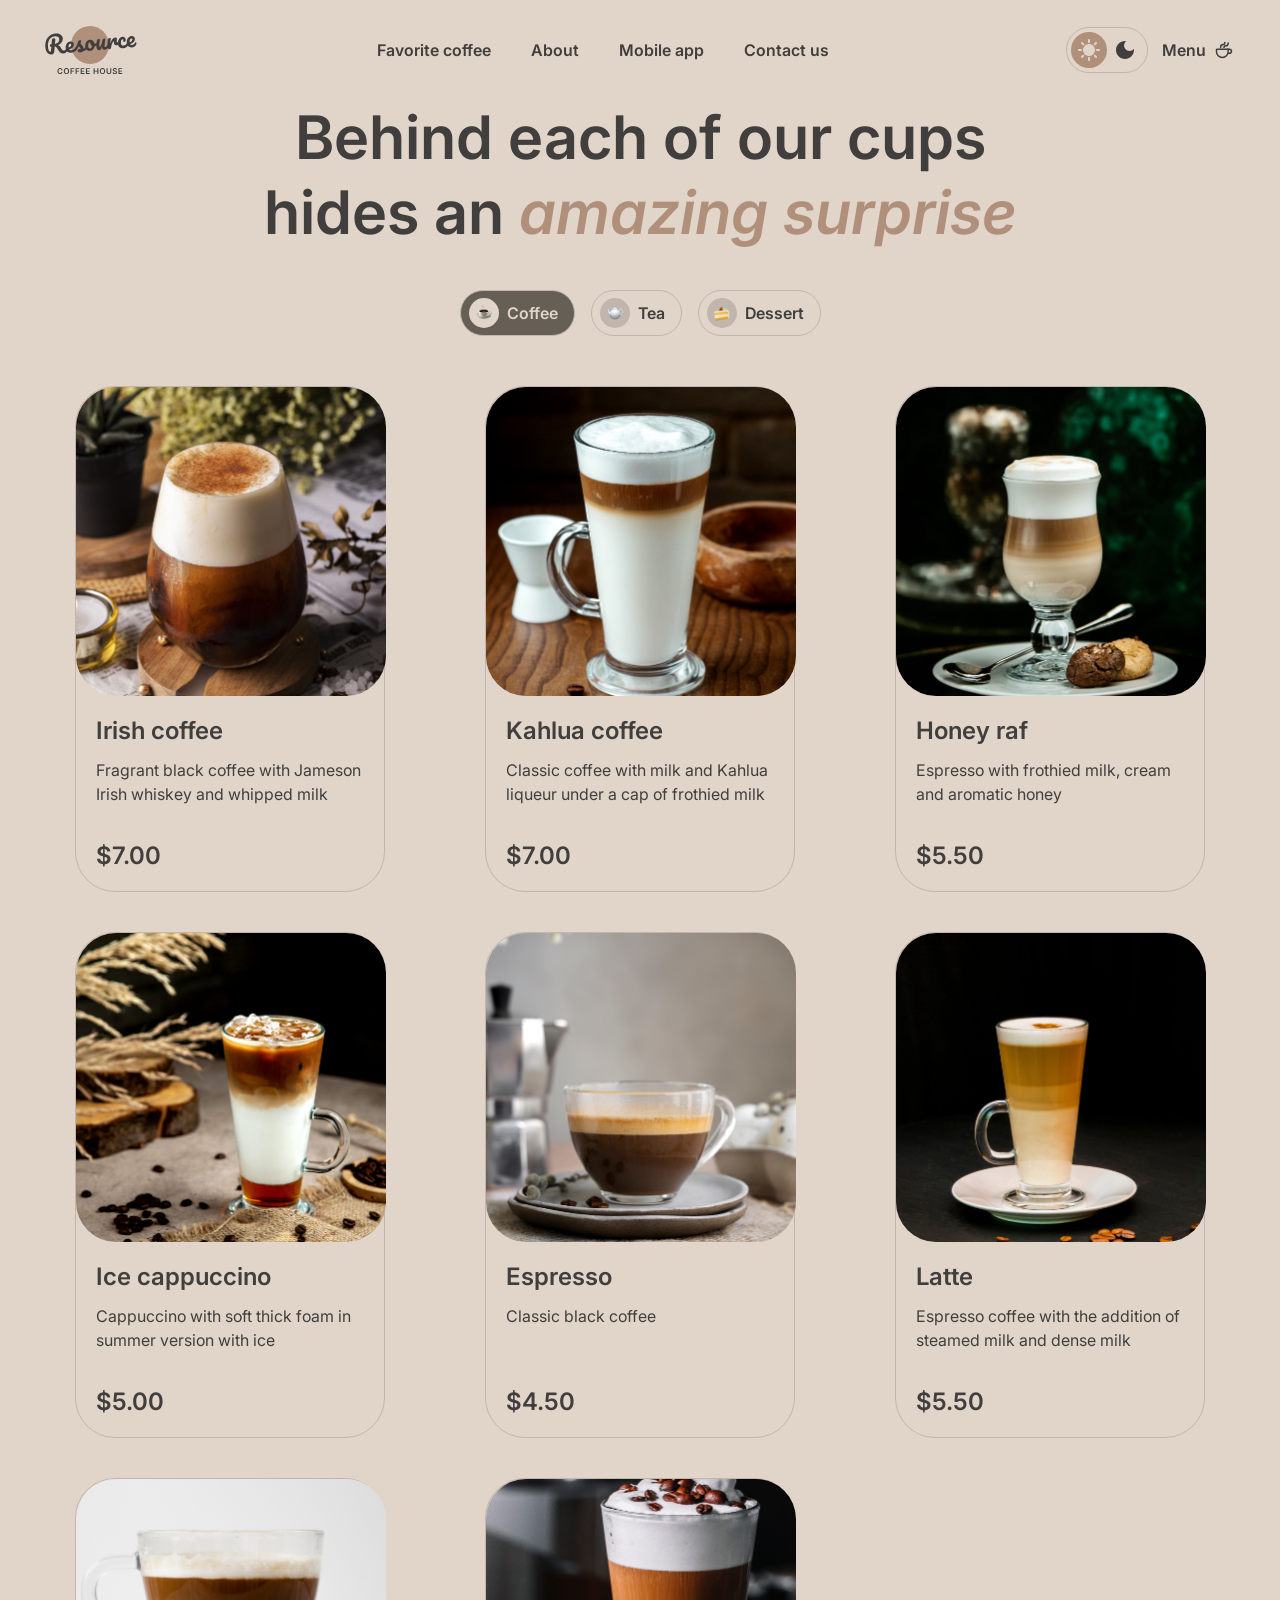
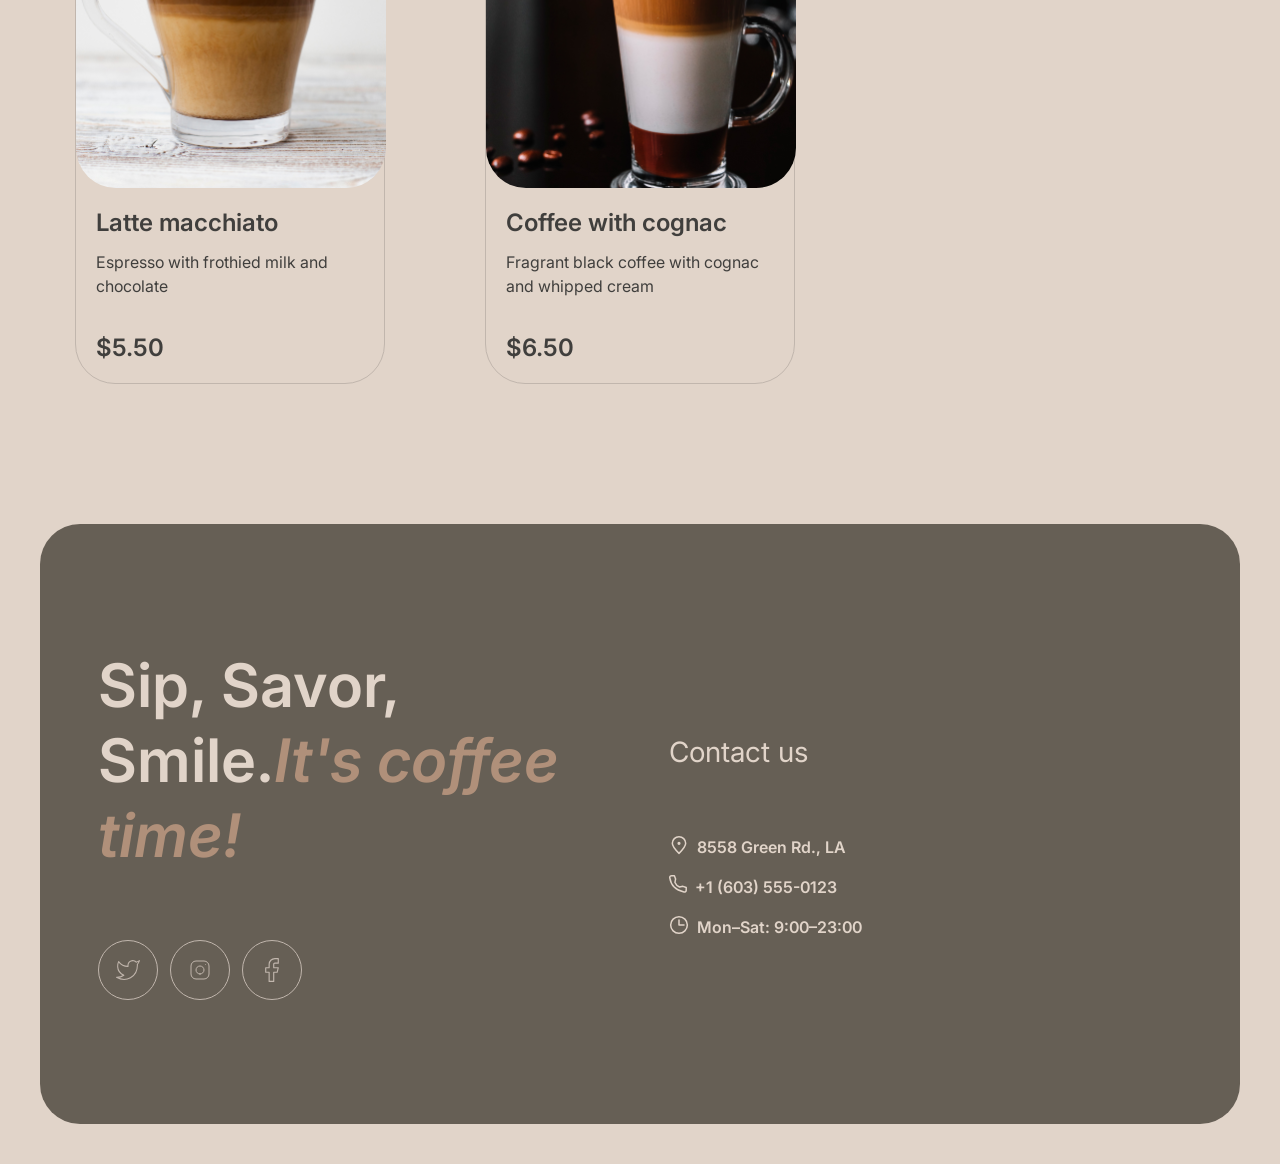
==== catalog-coffee.html @ 204b0efc "fix: fix pathes" ====
<!DOCTYPE html>
<html lang="en" data-theme="light">

<head>
    <meta charset="UTF-8">
    <meta name="viewport" content="width=device-width, initial-scale=1.0">
    <title>Coffee House</title>
    <link rel="icon" href="./images/coffee-cup-dark-favicon.svg" type="image/x-icon">
    <link rel="stylesheet" href="./styles.css">
</head>

<body>
    <div class="container">
        <!-- ХЕДЕР -->
        <header class="header ">
            <div class="header__inner">
                <a class="logo" href="index.html" aria-label="Coffee House">
                    <img class="logo__img logo__img--light" src="./images/logo.svg" alt="Coffee House Logo" width="100"
                        height="60" loading="lazy">
                    <img class="logo__img logo__img--dark" src="./images/logo-dark.svg" alt="Coffee House Logo"
                        width="100" height="60" loading="lazy">
                </a>

                <nav class="header__menu hidden-tablet">
                    <ul class="header__menu-list">
                        <li class="header__menu-item">
                            <a class="header__menu-link" href="index.html#slider">Favorite coffee</a>
                        </li>
                        <li class="header__menu-item">
                            <a class="header__menu-link" href="index.html#about">About</a>
                        </li>
                        <li class="header__menu-item">
                            <a class="header__menu-link" href="index.html#app">Mobile app</a>
                        </li>
                        <li class="header__menu-item">
                            <a class="header__menu-link" href="index.html#contacts">Contact us</a>
                        </li>
                    </ul>
                </nav>

                <div class="header__block">
                    <div class="header__theme-toggle">
                        <button class="header__theme-toggle__btn is-active" data-theme-btn="light"
                            aria-label="Light theme" aria-pressed="true">
                            <span class="header__theme-toggle__light">
                                <svg width="22" height="22" viewBox="0 0 22 22" fill="none"
                                    xmlns="http://www.w3.org/2000/svg">
                                    <path
                                        d="M10 3V1C10 0.45 10.45 0 11 0C11.55 0 12 0.45 12 1V3C12 3.55 11.55 4 11 4C10.45 4 10 3.55 10 3ZM17.36 6.05L18.77 4.63C19.16 4.24 19.16 3.61 18.77 3.22C18.38 2.83 17.75 2.83 17.36 3.22L15.95 4.64C15.56 5.03 15.56 5.66 15.95 6.05C16.34 6.44 16.97 6.44 17.36 6.05ZM21 10H19C18.45 10 18 10.45 18 11C18 11.55 18.45 12 19 12H21C21.55 12 22 11.55 22 11C22 10.45 21.55 10 21 10ZM11 18C10.45 18 10 18.45 10 19V21C10 21.55 10.45 22 11 22C11.55 22 12 21.55 12 21V19C12 18.45 11.55 18 11 18ZM4.64 6.05L3.22 4.64C2.83 4.25 2.83 3.61 3.22 3.23C3.61 2.85 4.25 2.84 4.63 3.23L6.04 4.64C6.43 5.03 6.43 5.67 6.04 6.05C5.65 6.43 5.02 6.44 4.64 6.05ZM15.95 15.95C15.56 16.34 15.56 16.98 15.95 17.36L17.36 18.77C17.75 19.16 18.39 19.16 18.77 18.77C19.16 18.38 19.16 17.74 18.77 17.36L17.36 15.95C16.98 15.56 16.34 15.56 15.95 15.95ZM1 12H3C3.55 12 4 11.55 4 11C4 10.45 3.55 10 3 10H1C0.45 10 0 10.45 0 11C0 11.55 0.45 12 1 12ZM4.64 18.78L6.05 17.37C6.44 16.98 6.44 16.34 6.05 15.96C5.66 15.58 5.02 15.57 4.64 15.96L3.23 17.37C2.84 17.76 2.84 18.4 3.23 18.78C3.61 19.17 4.25 19.17 4.64 18.78ZM11 5C7.69 5 5 7.69 5 11C5 14.31 7.69 17 11 17C14.31 17 17 14.31 17 11C17 7.69 14.31 5 11 5Z"
                                        fill="#E1D4C9" />
                                </svg>
                            </span>

                        </button>
                        <button class="header__theme-toggle__btn" data-theme-btn="dark" aria-label="Dark theme"
                            aria-pressed="false">
                            <span class="header__theme-toggle__dark">
                                <svg width="18" height="18" viewBox="0 0 18 18" fill="none"
                                    xmlns="http://www.w3.org/2000/svg">
                                    <path
                                        d="M9 0C4.03 0 0 4.03 0 9C0 13.97 4.03 18 9 18C13.97 18 18 13.97 18 9C18 8.54 17.96 8.08 17.9 7.64C16.92 9.01 15.32 9.9 13.5 9.9C10.52 9.9 8.1 7.48 8.1 4.5C8.1 2.69 8.99 1.08 10.36 0.0999999C9.92 0.0399999 9.46 0 9 0Z"
                                        fill="#403F3D" />
                                </svg>
                            </span>
                        </button>
                    </div>

                    <button class="header__button button button--transparent hidden-tablet" type="button"
                        onclick="window.location.href='./catalog-coffee.html'">
                        Menu
                        <span class="header__button-icon" aria-hidden="true">
                            <img class="header__button-icon-img header__button-icon-img--light"
                                src="./images/coffee-cup.svg" alt="" width="20" height="20">
                            <img class="header__button-icon-img header__button-icon-img--dark"
                                src="./images/coffee-cup-dark.svg" alt="" width="20" height="20">
                        </span>
                    </button>

                    <button class="header__burger-button burger-button visible-tablet" type="button"
                        onclick="mobileOverlay.showModal()">
                        <svg width="18" height="10" viewBox="0 0 18 10" fill="none" xmlns="http://www.w3.org/2000/svg">
                            <path d="M0.75 0.75H16.75" stroke="#403F3D" stroke-width="1.5" stroke-linecap="round"
                                stroke-linejoin="round" />
                            <path d="M0.75 8.75H16.75" stroke="#403F3D" stroke-width="1.5" stroke-linecap="round"
                                stroke-linejoin="round" />
                        </svg>
                        <span class="visually-hidden">Open navigation menu</span>
                    </button>
                </div>
            </div>

        </header>
        <main>
            <!-- КАТАЛОГ -->
            <section class="catalog-coffee">
                <div class="catalog-coffee__nav">
                    <h1 class="catalog-coffee__title">
                        Behind each of our cups hides an <em class="word-accent">amazing surprise</em>
                    </h1>

                    <div class="catalog-coffee__filters">
                        <button class="catalog-coffee__filter-btn catalog-coffee__filter-btn--active" type="button">
                            <span class="catalog-coffee__filter-icon">
                                <img src="./images/catalog-coffee-icon-1.png" alt="coffee icon">
                            </span> Coffee
                        </button>
                        <button class="catalog-coffee__filter-btn" type="button">
                            <span class="catalog-coffee__filter-icon">
                                <img src="./images/catalog-coffee-icon-2.png" alt="tea icon">
                            </span> Tea
                        </button>
                        <button class="catalog-coffee__filter-btn" type="button">
                            <span class="catalog-coffee__filter-icon"> <img src="./images/catalog-coffee-icon-3.png"
                                    alt="desert icon">
                            </span> Dessert
                        </button>
                    </div>
                </div>

                <div class="catalog-coffee__grid">
                    <!-- Карточка 1: Irish coffee -->
                    <article class="product-card">
                        <div class="product-card__image-wrapper">
                            <img class="product-card__image" src="./images/catalog-coffee-1.svg" alt="Irish coffee"
                                width="340" height="340">
                        </div>
                        <div class="product-card__info-wrapper">
                            <h2 class="product-card__title">Irish coffee</h2>
                            <p class="product-card__desc">Fragrant black coffee with Jameson Irish whiskey and whipped
                                milk
                            </p>
                            <span class="product-card__price">$7.00</span>
                        </div>
                    </article>

                    <!-- Карточка 2: Kahlua coffee -->
                    <article class="product-card">
                        <div class="product-card__image-wrapper">
                            <img src="./images/catalog-coffee-2.svg" alt="Kahlua coffee" class="product-card__image"
                                width="340" height="340">
                        </div>
                        <div class="product-card__info-wrapper">
                            <h2 class="product-card__title">Kahlua coffee</h2>
                            <p class="product-card__desc">Classic coffee with milk and Kahlua liqueur under a cap of
                                frothied
                                milk
                            </p>
                            <span class="product-card__price">$7.00</span>
                        </div>
                    </article>

                    <!-- Карточка 3: Honey raf -->
                    <article class="product-card">
                        <div class="product-card__image-wrapper">
                            <img src="./images/catalog-coffee-3.svg" alt="Honey raf" class="product-card__image"
                                width="340" height="340">
                        </div>
                        <div class="product-card__info-wrapper">
                            <h2 class="product-card__title">Honey raf</h2>
                            <p class="product-card__desc">Espresso with frothied milk, cream and aromatic honey</p>
                            <span class="product-card__price">$5.50</span>
                        </div>
                    </article>

                    <!-- Карточка 4: Ice cappuccino -->
                    <article class="product-card">
                        <div class="product-card__image-wrapper">
                            <img src="./images/catalog-coffee-4.svg" alt="Ice cappuccino" class="product-card__image"
                                width="340" height="340">
                        </div>
                        <div class="product-card__info-wrapper">

                            <h2 class="product-card__title">Ice cappuccino</h2>
                            <p class="product-card__desc">Cappuccino with soft thick foam in summer version with ice</p>
                            <span class="product-card__price">$5.00</span>
                        </div>
                    </article>

                    <!-- Карточка 5: Espresso -->
                    <article class="product-card">
                        <div class="product-card__image-wrapper">
                            <img src="./images/catalog-coffee-5.svg" alt="Espresso" class="product-card__image"
                                width="340" height="340">
                        </div>
                        <div class="product-card__info-wrapper">
                            <h2 class="product-card__title">Espresso</h2>
                            <p class="product-card__desc">Classic black coffee</p>
                            <span class="product-card__price">$4.50</span>
                        </div>
                    </article>

                    <!-- Карточка 6: Latte -->
                    <article class="product-card">
                        <div class="product-card__image-wrapper">
                            <img src="./images/catalog-coffee-6.svg" alt="Latte" class="product-card__image" width="340"
                                height="340">
                        </div>
                        <div class="product-card__info-wrapper">
                            <h2 class="product-card__title">Latte</h2>
                            <p class="product-card__desc">Espresso coffee with the addition of steamed milk and dense
                                milk
                            </p>
                            <span class="product-card__price">$5.50</span>
                        </div>
                    </article>

                    <!-- Карточка 7: Latte macchiato -->
                    <article class="product-card">
                        <div class="product-card__image-wrapper">
                            <img src="./images/catalog-coffee-7.svg" alt="Latte macchiato" class="product-card__image"
                                width="340" height="340">
                        </div>
                        <div class="product-card__info-wrapper">
                            <h2 class="product-card__title">Latte macchiato</h2>
                            <p class="product-card__desc">Espresso with frothied milk and chocolate</p>
                            <span class="product-card__price">$5.50</span>
                        </div>
                    </article>

                    <!-- Карточка 8: Coffee with cognac -->
                    <article class="product-card">
                        <div class="product-card__image-wrapper">
                            <img src="./images/catalog-coffee-8.svg" alt="Coffee with cognac"
                                class="product-card__image" width="340" height="340">
                        </div>
                        <div class="product-card__info-wrapper">
                            <h2 class="product-card__title">Coffee with cognac</h2>
                            <p class="product-card__desc">Fragrant black coffee with cognac and whipped cream</p>
                            <span class="product-card__price">$6.50</span>
                        </div>
                    </article>

                </div>
                <div class="refresh-button-area">
                    <button class="refresh-button">
                        <svg width="21" height="21" viewBox="0 0 21 21" fill="none" xmlns="http://www.w3.org/2000/svg">
                            <path
                                d="M20.3883 12C19.6645 16.8113 15.513 20.5 10.5 20.5C4.97715 20.5 0.5 16.0228 0.5 10.5C0.5 4.97715 4.97715 0.5 10.5 0.5C14.6006 0.5 18.1248 2.96819 19.6679 6.5"
                                stroke="#403F3D" stroke-linecap="round" stroke-linejoin="round" />
                            <path d="M15.5 6.5H19.9C20.2314 6.5 20.5 6.23137 20.5 5.9V1.5" stroke="#403F3D"
                                stroke-linecap="round" stroke-linejoin="round" />
                        </svg>
                    </button>
                </div>
            </section>
        </main>
        <!-- ФУТЕР -->
        <footer class="footer " id="contacts">
            <div class="footer__inner">
                <div class="footer__social">
                    <h2 class="footer__title">Sip, Savor, Smile.<em class="word-accent">It's coffee time!</em>
                    </h2>
                    <ul class="footer__socials-list">
                        <li class="footer__socials-item">
                            <a href="#">
                                <svg width="24" height="24" viewBox="0 0 23 19" fill="none"
                                    xmlns="http://www.w3.org/2000/svg">
                                    <path
                                        d="M22.5 0.510056C22.5 0.510056 20.4821 1.70217 19.36 2.04006C18.7577 1.34757 17.9573 0.856748 17.067 0.633982C16.1767 0.411216 15.2395 0.467251 14.3821 0.794509C13.5247 1.12177 12.7884 1.70446 12.273 2.46377C11.7575 3.22309 11.4877 4.12239 11.5 5.04006V6.04006C9.74263 6.08562 8.00127 5.69587 6.43101 4.9055C4.86074 4.11513 3.51032 2.94869 2.5 1.51006C2.5 1.51006 -1.5 10.5101 7.5 14.5101C5.44053 15.908 2.98716 16.609 0.5 16.5101C9.5 21.5101 20.5 16.5101 20.5 5.01006C20.4991 4.73151 20.4723 4.45365 20.42 4.18006C21.4406 3.17355 22.5 0.510056 22.5 0.510056Z"
                                        stroke="#E1D4C9" stroke-linecap="round" stroke-linejoin="round" />
                                </svg>

                            </a>
                        </li>
                        <li class="footer__socials-item">
                            <a href="#">
                                <svg width="24" height="24" viewBox="0 0 24 24" fill="none"
                                    xmlns="http://www.w3.org/2000/svg">
                                    <path
                                        d="M12 16C14.2091 16 16 14.2091 16 12C16 9.79086 14.2091 8 12 8C9.79086 8 8 9.79086 8 12C8 14.2091 9.79086 16 12 16Z"
                                        stroke="#E1D4C9" stroke-linecap="round" stroke-linejoin="round" />
                                    <path
                                        d="M3 16V8C3 5.23858 5.23858 3 8 3H16C18.7614 3 21 5.23858 21 8V16C21 18.7614 18.7614 21 16 21H8C5.23858 21 3 18.7614 3 16Z"
                                        stroke="#E1D4C9" />
                                    <path d="M17.5 6.51L17.51 6.49889" stroke="#E1D4C9" stroke-linecap="round"
                                        stroke-linejoin="round" />
                                </svg>

                            </a>
                        </li>
                        <li class="footer__socials-item">
                            <a href="#">
                                <svg width="24" height="24" viewBox="0 0 12 21" fill="none"
                                    xmlns="http://www.w3.org/2000/svg">
                                    <path
                                        d="M11.5 0.5H8.5C7.17392 0.5 5.90215 1.02678 4.96447 1.96447C4.02678 2.90215 3.5 4.17392 3.5 5.5V8.5H0.5V12.5H3.5V20.5H7.5V12.5H10.5L11.5 8.5H7.5V5.5C7.5 5.23478 7.60536 4.98043 7.79289 4.79289C7.98043 4.60536 8.23478 4.5 8.5 4.5H11.5V0.5Z"
                                        stroke="#E1D4C9" stroke-linecap="round" stroke-linejoin="round" />
                                </svg>

                            </a>
                        </li>
                    </ul>
                </div>
                <div class="footer__contacts">
                    <h3>Contact us</h3>
                    <ul class="footer__contacts-list">
                        <li class="footer__contacts-item">
                            <svg width="20" height="20" viewBox="0 0 20 20" fill="none"
                                xmlns="http://www.w3.org/2000/svg">
                                <path
                                    d="M16.6663 8.33329C16.6663 12.0152 9.99967 18.3333 9.99967 18.3333C9.99967 18.3333 3.33301 12.0152 3.33301 8.33329C3.33301 4.65139 6.31778 1.66663 9.99967 1.66663C13.6816 1.66663 16.6663 4.65139 16.6663 8.33329Z"
                                    stroke="#E1D4C9" stroke-width="1.5" />
                                <path
                                    d="M10.0003 9.16667C10.4606 9.16667 10.8337 8.79357 10.8337 8.33333C10.8337 7.8731 10.4606 7.5 10.0003 7.5C9.54009 7.5 9.16699 7.8731 9.16699 8.33333C9.16699 8.79357 9.54009 9.16667 10.0003 9.16667Z"
                                    fill="#E1D4C9" stroke="#E1D4C9" stroke-width="1.5" stroke-linecap="round"
                                    stroke-linejoin="round" />
                            </svg>
                            <p class="footer__contacts-text">
                                <a href="https://yandex.ru/maps/200/los-angeles/geo/green_vista_drive/5872755497/?ll=-118.498664%2C34.136070&z=16.64"
                                    target="_blank" title="Открыть на Яндекс Картах">
                                    <span>8558 Green Rd., LA</span>
                                </a>
                            </p>
                        </li>
                        <li class="footer__contacts-item">
                            <svg width="18" height="18" viewBox="0 0 18 18" fill="none"
                                xmlns="http://www.w3.org/2000/svg">
                                <path
                                    d="M13.9734 11.335L10.5415 12C8.22345 10.8365 6.79154 9.5 5.95821 7.41667L6.59983 3.97491L5.38697 0.75L2.60446 0.75C1.47691 0.75 0.589659 1.68295 0.776079 2.79498C1.17388 5.16791 2.24731 9.12244 5.12487 12C8.14838 15.0235 12.4411 16.4151 15.0128 17.0121C16.174 17.2817 17.2082 16.3742 17.2082 15.1821L17.2082 12.5677L13.9734 11.335Z"
                                    stroke="#E1D4C9" stroke-width="1.5" stroke-linecap="round"
                                    stroke-linejoin="round" />
                            </svg>

                            <p class="footer__contacts-text">
                                <a href="tel:+1603550123">
                                    <span>+1 (603) 555-0123</span>
                                </a>
                            </p>
                        </li>
                        <li class="footer__contacts-item">
                            <svg width="20" height="20" viewBox="0 0 20 20" fill="none"
                                xmlns="http://www.w3.org/2000/svg">
                                <g clip-path="url(#clip0_217_1736)">
                                    <path d="M10 5L10 10L15 10" stroke="#E1D4C9" stroke-width="1.5"
                                        stroke-linecap="round" stroke-linejoin="round" />
                                    <path
                                        d="M10.0003 18.3333C14.6027 18.3333 18.3337 14.6023 18.3337 9.99996C18.3337 5.39759 14.6027 1.66663 10.0003 1.66663C5.39795 1.66663 1.66699 5.39759 1.66699 9.99996C1.66699 14.6023 5.39795 18.3333 10.0003 18.3333Z"
                                        stroke="#E1D4C9" stroke-width="1.5" stroke-linecap="round"
                                        stroke-linejoin="round" />
                                </g>
                                <defs>
                                    <clipPath id="clip0_217_1736">
                                        <rect width="20" height="20" fill="white" />
                                    </clipPath>
                                </defs>
                            </svg>
                            <p class="footer__contacts-text">
                                <a href="https://calendar.google.com/calendar" target="_blank" rel="noopener">
                                    Mon–Sat: 9:00–23:00
                                </a>
                            </p>
                        </li>
                    </ul>
                </div>
            </div>
        </footer>
        <dialog class="mobile-overlay visible-tablet" id="mobileOverlay">
            <div class=" header__inner">
                <a class="logo" href="#" aria-label="Coffee House">
                    <img class="logo__img logo__img--light" src="./images/logo.svg" alt="Coffee House Logo" width="100"
                        height="60" loading="lazy">
                    <img class="logo__img logo__img--dark" src="./images/logo-dark.svg" alt="Coffee House Logo"
                        width="100" height="60" loading="lazy">
                </a>
                <div class="header__block">
                    <div class="header__theme-toggle">
                        <button class="header__theme-toggle__btn is-active" aria-label="Light theme">
                            <span class="header__theme-toggle__light">
                                <svg width="22" height="22" viewBox="0 0 22 22" fill="none"
                                    xmlns="http://www.w3.org/2000/svg">
                                    <path
                                        d="M10 3V1C10 0.45 10.45 0 11 0C11.55 0 12 0.45 12 1V3C12 3.55 11.55 4 11 4C10.45 4 10 3.55 10 3ZM17.36 6.05L18.77 4.63C19.16 4.24 19.16 3.61 18.77 3.22C18.38 2.83 17.75 2.83 17.36 3.22L15.95 4.64C15.56 5.03 15.56 5.66 15.95 6.05C16.34 6.44 16.97 6.44 17.36 6.05ZM21 10H19C18.45 10 18 10.45 18 11C18 11.55 18.45 12 19 12H21C21.55 12 22 11.55 22 11C22 10.45 21.55 10 21 10ZM11 18C10.45 18 10 18.45 10 19V21C10 21.55 10.45 22 11 22C11.55 22 12 21.55 12 21V19C12 18.45 11.55 18 11 18ZM4.64 6.05L3.22 4.64C2.83 4.25 2.83 3.61 3.22 3.23C3.61 2.85 4.25 2.84 4.63 3.23L6.04 4.64C6.43 5.03 6.43 5.67 6.04 6.05C5.65 6.43 5.02 6.44 4.64 6.05ZM15.95 15.95C15.56 16.34 15.56 16.98 15.95 17.36L17.36 18.77C17.75 19.16 18.39 19.16 18.77 18.77C19.16 18.38 19.16 17.74 18.77 17.36L17.36 15.95C16.98 15.56 16.34 15.56 15.95 15.95ZM1 12H3C3.55 12 4 11.55 4 11C4 10.45 3.55 10 3 10H1C0.45 10 0 10.45 0 11C0 11.55 0.45 12 1 12ZM4.64 18.78L6.05 17.37C6.44 16.98 6.44 16.34 6.05 15.96C5.66 15.58 5.02 15.57 4.64 15.96L3.23 17.37C2.84 17.76 2.84 18.4 3.23 18.78C3.61 19.17 4.25 19.17 4.64 18.78ZM11 5C7.69 5 5 7.69 5 11C5 14.31 7.69 17 11 17C14.31 17 17 14.31 17 11C17 7.69 14.31 5 11 5Z"
                                        fill="#E1D4C9" />
                                </svg>
                            </span>
                        </button>
                        <button class="header__theme-toggle__btn" aria-label="Dark theme">
                            <span class="header__theme-toggle__dark">
                                <svg width="18" height="18" viewBox="0 0 18 18" fill="none"
                                    xmlns="http://www.w3.org/2000/svg">
                                    <path
                                        d="M9 0C4.03 0 0 4.03 0 9C0 13.97 4.03 18 9 18C13.97 18 18 13.97 18 9C18 8.54 17.96 8.08 17.9 7.64C16.92 9.01 15.32 9.9 13.5 9.9C10.52 9.9 8.1 7.48 8.1 4.5C8.1 2.69 8.99 1.08 10.36 0.0999999C9.92 0.0399999 9.46 0 9 0Z"
                                        fill="#403F3D" />
                                </svg>
                            </span>
                        </button>
                    </div>
                    <button class="header__burger-button burger-button visible-tablet" type="button"
                        onclick="mobileOverlay.showModal()">
                        <span class="visually-hidden">Open navigation menu</span>
                    </button>
                </div>
            </div>
            <form class="mobile-overlay__close-button-wrapper" method="dialog">
                <button class="mobile-overlay__close-button" type="submit">
                    <span class="visually-hidden">Close navigation menu</span>
                    <svg width="13" height="13" viewBox="0 0 13 13" fill="none" xmlns="http://www.w3.org/2000/svg">
                        <path d="M0.75 0.75L12.0637 12.0637" stroke="#E1D4C9" stroke-width="1.5" stroke-linecap="round"
                            stroke-linejoin="round" />
                        <path d="M0.75 12.0637L12.0637 0.750013" stroke="#E1D4C9" stroke-width="1.5"
                            stroke-linecap="round" stroke-linejoin="round" />
                    </svg>

                </button>
            </form>
            <div class="mobile-overlay__body">
                <ul class="mobile-overlay__list">
                    <li class="mobile-overlay__item">
                        <a class="mobile-overlay__link" href="/">Favorite coffee</a>
                    </li>
                    <li class="mobile-overlay__item">
                        <a class="mobile-overlay__link" href="/">About</a>
                    </li>
                    <li class="mobile-overlay__item">
                        <a class="mobile-overlay__link" href="/">Mobile app</a>
                    </li>
                    <li class="mobile-overlay__item">
                        <a class="mobile-overlay__link" href="/">Contact us</a>
                    </li>
                    <li class="mobile-overlay__item">
                        <button class="header__button button overlay__button " type="button"
                            onclick="window.location.href='./catalog-coffee.html'">
                            Menu <img src="./images/coffee-cup.svg" alt="coffee-cup" width="20" height="20">
                        </button>
                    </li>
                </ul>
            </div>
        </dialog>
    </div>
    <script src="./theme-toggle.js"></script>
</body>

</html>
---- styles.css ----
*,
*::before,
*::after {
    box-sizing: border-box;
}

:where(ul, ol):where([class]) {
    padding-left: 0;
}

body,
:where(blockquote, figure):where([class]) {
    margin: 0;
}

:where(h1, h2, h3, h4, h5, h6, p, ul, ol, dl):where([class]) {
    margin-block: 0;
}

:where(dd[class]) {
    margin-left: 0;
}

:where(fieldset[class]) {
    margin-left: 0;
    padding: 0;
    border: none;
}

:where(ul[class]) {
    list-style: none;
}

p {
    --paragraphMarginBottom: 24px;
    margin-block: 0;
}

p:where(:not([class]):not(:last-child)) {
    margin-bottom: var(--paragraphMarginBottom);
}

img {
    display: block;
    max-width: 100%;
}

input,
textarea,
select,
button {
    font: inherit;
}

html {
    height: 100%;
    scroll-behavior: smooth;
}

body {
    min-height: 100%;
    line-height: 1.5;
}

svg *[fill] {
    fill: currentColor;
}

svg *[stroke] {
    stroke: currentColor;
}

svg * {
    transition-property: fill, stroke;
}

@media (prefers-reduced-motion: reduce) {
    * {
        animation-duration: 0.01ms !important;
        animation-iteration-count: 1 !important;
        transition-duration: 0.01ms !important;
        scroll-behavior: auto !important;
    }
}

@font-face {
    font-family: "Inter";
    src: url("./fonts/Inter18pt-Regular.woff2") format("woff2");
    font-weight: 400;
    font-style: normal;
    font-display: swap;
}

@font-face {
    font-family: "Inter";
    src: url("./fonts/Inter18pt-SemiBold.woff2") format("woff2");
    font-weight: 600;
    font-style: normal;
    font-display: swap;
}

@font-face {
    font-family: "Inter";
    src: url("./fonts/Inter18pt-SemiBoldItalic.woff2") format("woff2");
    font-weight: 600;
    font-style: italic;
    font-display: swap;
}

:root {
    --color-light-text-primary: #403f3d;
    --color-light-text-inverse: #e1d4c9;
    --color-light-text-accent: #b0907a;
    --color-light-bg-page: #e1d4c9;
    --color-light-bg-container: #665f55;
    --color-light-bg-overlay: #403f3d;
    --color-light-border-primary: #c1b6ad;
    --color-light-border-inverse: #665f55;

    --color-dark-text-primary: #e1d4c9;
    --color-dark-text-inverse: #e1d4c9;
    --color-dark-text-accent: #b0907a;
    --color-dark-bg-page: #292826;
    --color-dark-bg-container: #665f55;
    --color-dark-bg-overlay: #E1D4C9;
    --color-dark-border-primary: #665f55;
    --color-dark-border-inverse: #c1b6ad;

    --font-family-base: "Inter", sans-serif;
    --border-radius: 40px;
    --border-radius-small: 20px;
    --border-radius-large: 100px;
    --container-width: 1360px;
    --container-padding-x: 40px;
    --section-padding-y: 50px;
    --button-height: 64px;
    --transition-duration: 0.2s;
}

html[data-theme="dark"] {
    --color-light-text-primary: #e1d4c9;
    --color-light-text-inverse: #403f3d;
    --color-light-text-accent: #b0907a;
    --color-light-bg-page: #292826;
    --color-light-bg-container: #403f3d;
    --color-light-bg-overlay: #403f3d;
    --color-light-border-primary: #665f55;
    --color-light-border-inverse: #c1b6ad;

    --color-dark-text-primary: #e1d4c9;
    --color-dark-text-inverse: #403f3d;
    --color-dark-text-accent: #b0907a;
    --color-dark-bg-page: #e1d4c9;
    --color-dark-bg-container: #403F3D;
    --color-dark-bg-overlay: #292826;
    --color-dark-border-primary: #665f55;
    --color-dark-border-inverse: #c1b6ad;

}

html {
    scroll-behavior: smooth;
}

body {
    font-size: clamp(16px, 18 / 1440 * 100vw, 18px);
    font-family: var(--font-family-base);
    font-weight: 600;
    line-height: 1.28;
    color: var(--color-light-text-primary);
    background-color: #B6AEA7;
    ;
    transition: background-color 0.3s ease, color 0.3s ease;
}

.container {
    display: flex;
    flex-direction: column;
    margin: 0 auto;
    background-color: var(--color-light-bg-page);
    max-width: 1440px;
}

a,
button,
input,
textarea,
svg * {
    transition-duration: var(--transition-duration);
}

a {
    text-decoration: none;
    color: inherit;
}

h1,
h2,
h3,
h4 {
    font-weight: 500;
}

h1,
.h1 {
    font-size: clamp(42px, 72 / 1440 * 100vw, 72px);
}

h2,
.h2 {
    font-size: clamp(32px, 60 / 1440 * 100vw, 60px);
}

ul {
    list-style: none;
}

.word-accent {
    color: var(--color-light-text-accent);
    font-size: inherit;
}

.button {
    display: inline-flex;
    justify-content: center;
    align-items: center;
    height: var(--button-height);
    border-radius: var(--border-radius-large);
}

.container {
    max-width: calc(var(--container-width) + var(--container-padding-x) * 2);
    margin-inline: auto;
    padding-inline: var(--container-padding-x);
    transition: background-color 0.3s ease;
}

@media (width <=644px) {
    .container {
        padding-inline: 24px;
    }
}

@media (width <=380px) {
    .container {
        padding-inline: 16px;
    }
}

.visually-hidden {
    position: absolute !important;
    width: 1px !important;
    height: 1px !important;
    margin: -1px !important;
    border: 0 !important;
    padding: 0 !important;
    white-space: nowrap !important;
    clip-path: inset(100%) !important;
    clip: rect(0 0 0 0) !important;
    overflow: hidden !important;
}

@media (max-width: 769px) {
    .hidden-tablet {
        display: none !important;
    }
}

@media (min-width: 769px) {
    .visible-tablet {
        display: none !important;
    }
}

.header {
    padding-block: 20px;
    background-color: var(--color-bg);
    transition: background-color 0.3s ease;
}

.header__inner {
    display: flex;
    justify-content: space-between;
    align-items: center;
}

.header__menu {
    font-size: 16px;
}

.header__menu-list {
    display: flex;
    align-items: center;
    column-gap: 40px;
}

@media (width < 877px) {
    .header__menu-list {
        column-gap: 12px;
    }
}

.header__menu-link {
    position: relative;
    display: inline-flex;
    align-items: center;
    height: 48px;
}

@media (hover: hover) {
    .header__menu-link:hover::after {
        width: 100%;
    }
}

@media (hover: none) {
    .header__menu-link:active::after {
        width: 100%;
    }
}

.header__menu-link::after {
    content: "";
    position: absolute;
    top: 70%;
    left: 50%;
    translate: -50%;
    width: 0;
    height: 2px;
    background-color: currentColor;
    transition-duration: inherit;
}

.header__block {
    display: flex;
    justify-content: space-between;
    align-items: center;
    column-gap: 24px;
}

@media (max-width: 1441px) {
    .header__block {
        column-gap: 8px;
    }
}

.header__theme-toggle {
    display: flex;
    justify-content: center;
    align-items: center;
    border: 1px solid var(--color-light-border-primary);
    padding: 4px;
    border-radius: var(--border-radius-large);
    transition: border-color 0.3s ease;
}

.header__theme-toggle__btn {
    background: inherit;
    border: none;
    padding: 0;
    cursor: pointer;
    border-radius: 50%;
    display: flex;
    justify-content: center;
    align-items: center;
}

.header__theme-toggle__btn:focus-visible {
    outline: 2px solid var(--color-light-text-accent);
    outline-offset: 2px;
}

.header__theme-toggle__light,
.header__theme-toggle__dark {
    display: flex;
    justify-content: center;
    align-items: center;
    width: 36px;
    height: 36px;
    border-radius: 50%;
    color: var(--color-light-text-primary);
    background-color: transparent;
    transition: background-color 0.2s ease, color 0.2s ease;
}

.logo {
    display: inline-flex;
    align-items: center;
    position: relative;
    width: 100px;
    height: 60px;
}

.logo__img {
    position: absolute;
    inset: 0;
    width: 100%;
    height: 100%;
    object-fit: contain;
    transition: opacity 0.3s ease;
}

.logo__img--dark {
    opacity: 0;
}

html[data-theme="dark"] .logo__img--light {
    opacity: 0;
}

html[data-theme="dark"] .logo__img--dark {
    opacity: 1;
}

.header__theme-toggle__btn.is-active .header__theme-toggle__light,
.header__theme-toggle__btn.is-active .header__theme-toggle__dark {
    background-color: var(--color-light-text-accent);
    color: #e1d4c9;
}

.header__theme-toggle__btn:not(.is-active) .header__theme-toggle__light,
.header__theme-toggle__btn:not(.is-active) .header__theme-toggle__dark {
    background-color: transparent;
}

@media (hover: hover) {

    .header__theme-toggle__btn:not(.is-active):hover .header__theme-toggle__light,
    .header__theme-toggle__btn:not(.is-active):hover .header__theme-toggle__dark {
        background-color: var(--color-light-bg-container);
        color: #e1d4c9;
    }
}

@media (hover: none) {

    .header__theme-toggle__btn:not(.is-active):active .header__theme-toggle__light,
    .header__theme-toggle__btn:not(.is-active):active .header__theme-toggle__dark {
        background-color: var(--color-light-bg-container);
        color: #e1d4c9;
    }
}

.header__button {
    display: inline-flex;
    align-items: center;
    position: relative;
    justify-content: space-between;
    column-gap: 8px;
    height: 28px;
    font-size: 16px;
    background: transparent;
    border: none;
    color: inherit;
}

@media (hover: hover) {
    .header__button:hover {
        cursor: pointer;
    }

    .header__button:hover::after {
        width: 85%;
    }
}

@media (hover: none) {
    .header__button:active {
        cursor: pointer;
    }

    .header__button:active::after {
        width: 85%;
    }
}

.header__button::after {
    content: "";
    position: absolute;
    top: 100%;
    left: 50%;
    translate: -50%;
    width: 0;
    height: 2px;
    background-color: currentColor;
    transition-duration: inherit;
}

.burger-button {
    padding: 0;
    background-color: transparent;
    color: var(--color-light-text-primary);
    width: 44px;
    aspect-ratio: 1;
    border: 1px solid var(--color-light-border-primary);
    border-radius: var(--border-radius-large);
    cursor: pointer;
    transition: border-color 0.3s ease;
}

.burger-button {
    position: relative;
}

.mobile-overlay {
    padding: 0;
    padding-top: 20px;
    width: 100%;
    height: 100%;
    border: none;
    background: var(--color-light-bg-page);
    color: var(--color-light-text-primary);
    transition: background-color 0.3s ease, color 0.3s ease;
}

.mobile-overlay .header__inner {
    padding-inline: 40px;

}

.mobile-overlay__link {
    position: relative;
    display: inline-flex;
    align-items: center;
    height: 72px;
}

@media (hover: hover) {
    .mobile-overlay__link:hover::after {
        width: 100%;
    }
}

@media (hover: none) {
    .mobile-overlay__link:active::after {
        width: 100%;
    }
}

.mobile-overlay__link::after {
    content: "";
    position: absolute;
    top: 70%;
    left: 50%;
    translate: -50%;
    width: 0;
    height: 2px;
    background-color: currentColor;
    transition-duration: inherit;
}

.mobile-overlay:modal {
    max-width: 100%;
    max-height: 100%;
}

.mobile-overlay__close-button {
    position: absolute;
    right: 40px;
    top: 26px;
    padding: 15px;
    border: none;
    background-color: inherit;
    color: var(--color-light-text-primary);
    cursor: pointer;
}

.mobile-overlay__body {
    display: flex;
    justify-content: center;
    align-items: center;
    min-height: 90%;
}

.mobile-overlay__list {
    display: flex;
    justify-content: center;
    align-items: center;
    flex-direction: column;
    row-gap: 60px;
    font-size: 32px;
}

.mobile-overlay__item .overlay__button {
    font-size: 32px;
}

.mobile-overlay__button {
    display: inline-flex;
    align-items: center;
    position: relative;
    justify-content: space-between;
    column-gap: 8px;
    padding-top: 40px;
    font-size: 32px;
    background: transparent;
    border: none;
    color: inherit;
}

@media (hover: hover) {
    .mobile-overlay__button:hover::after {
        width: 85%;
    }
}

@media (hover: none) {
    .mobile-overlay__button:active::after {
        width: 85%;
    }
}

.mobile-overlay__button::after {
    content: "";
    position: absolute;
    top: 110%;
    left: 47%;
    translate: -50%;
    width: 0;
    height: 2px;
    background-color: currentColor;
    transition-duration: inherit;
}

.mobile-overlay__button img {
    width: 40px;
    height: 40px;
}

.container .hero {
    background-image: url(./images/img-hero.svg);
    background-color: var(--color-dark-bg-container);
    background-repeat: no-repeat;
    background-position: center;
    background-size: cover;
    max-width: 100%;
    width: var(--container-width);
    height: 644px;
    border-radius: var(--border-radius);
    padding-top: 20px;
}

@media (width <=380px) {
    .container .hero {
        width: 348px;
        height: 552px;
    }
}

.container .hero__content {
    display: flex;
    flex-direction: column;
    justify-content: space-between;
    gap: 40px;
    color: var(--color-dark-text-primary);
    max-width: 530px;
    height: 444px;
    margin-left: 60px;
    margin-top: 80px;
}

@media (width <=644px) {
    .container .hero__content {
        max-width: 316px;
        height: 432px;
        margin-left: 30px;
        margin-top: 40px;
    }
}

@media (width <=380px) {
    .container .hero__content {
        max-width: 316px;
        height: 432px;
        margin-left: 16px;
        margin-top: 40px;
    }
}

.container .hero__title {
    font-size: 72px;
    line-height: 105%;
}

@media (width <=700px) {
    .container .hero__title {
        font-size: 42px;
        line-height: 115%;
    }
}

@media (width <=380px) {
    .container .hero__title {
        font-size: 42px;
        line-height: 115%;
    }
}

.container .hero__subtitle {
    font-size: 16px;
    line-height: 150%;
}

.container .hero__btn {
    width: 200px;
    height: 64px;
    font-size: 16px;
    color: var(--color-light-text-primary);
    background-color: var(--color-light-text-inverse);
    border: none;
    gap: 8px;
    cursor: pointer;
    position: relative;
}

.hero__btn-title {
    position: absolute;
}

.container .hero__btn .visible-hover {
    display: none;
}

@media (hover: hover) {
    .container .hero__btn:hover .visible-hover {
        display: inline-block;
    }

    .hero__btn:hover .hero__btn-title {
        position: static;
    }
}

@media (hover: none) {
    .container .hero__btn:active .visible-hover {
        display: inline-block;
    }

    .hero__btn:hover .hero__btn-title {
        position: static;
    }
}

.slider {
    padding-top: 100px;
}

.slider__inner {
    display: flex;
    justify-content: center;
    align-items: center;
    flex-direction: column;
    min-height: 696px;
}

.slider__title {
    text-align: center;
    font-size: 60px;
    font-weight: 600;
    line-height: 125%;
}

@media (width < 550px) {
    .slider__title {
        font-size: 32px;
        line-height: 125%;
    }
}

.slider__wrapper {
    width: 100%;
    display: flex;
    justify-content: center;
    align-items: center;
    justify-content: space-between;
}

@media (width < 768px) {
    .slider__wrapper {
        justify-content: center;
    }
}

.slider__card {
    display: flex;
    justify-content: center;
    align-items: center;
    flex-direction: column;
    margin-top: 40px;
}

@media (width < 550px) {
    .slider__card-image {
        width: 348px;
        height: 348px;
    }
}

.slider__info {
    display: flex;
    justify-content: center;
    align-items: center;
    flex-direction: column;
    justify-content: space-between;
    margin-top: 20px;
    height: 140px;
}

.slider__info-name {
    font-weight: 600;
    font-size: 24px;
}

.slider__info-desc {
    max-width: 480px;
    font-weight: 400;
    font-size: 16px;
    text-align: center;
}

.slider__info-price {
    font-weight: 600;
    font-size: 24px;
}

.slider__arrow {
    position: relative;
    width: 60px;
    height: 60px;
    border: 1px solid var(--color-light-border-inverse);
    border-radius: 100px;
    background-color: transparent;
    color: var(--color-light-text-primary);
    cursor: pointer;
    transition: background-color 0.2s ease, color 0.2s ease, border-color 0.2s ease;
}

.slider__arrow-left,
.slider__arrow-right {
    position: absolute;
    top: 50%;
    left: 50%;
    translate: -50% -50%;
}

@media (hover: hover) {
    .slider__arrow:hover {
        background-color: var(--color-light-bg-container);
        color: var(--color-dark-text-primary);
    }
}

@media (hover: none) {
    .slider__arrow:active {
        background-color: var(--color-light-bg-container);
        color: var(--color-dark-text-primary);
    }
}

@media (width < 768px) {
    .slider__arrow {
        display: none;
    }
}

.slider__pagination {
    display: flex;
    justify-content: center;
    align-items: center;
    gap: 12px;
    max-width: 144px;
    height: 4px;
    margin-top: 40px;
}

.slider__bullet {
    position: relative;
    width: 40px;
    height: 4px;
    background-color: var(--color-light-border-primary);
    border-radius: 100px;
    cursor: pointer;
    transition: background-color 0.2s ease;
}

.slider__bullet::before {
    content: "";
    position: absolute;
    top: -15px;
    bottom: -15px;
    left: -15px;
    right: -15px;
}

.slider__bullet_active {
    background-color: var(--color-light-border-inverse);
}

.about {
    width: 100%;
    max-width: 1440px;
    padding-top: 100px;
}

@media (width < 381px) {
    .about {
        padding-inline: 16px;
    }
}

.about__text {
    font-weight: 600;
    font-size: 60px;
    line-height: 125%;
    padding-bottom: 40px;
}

@media (width < 600px) {
    .about__text {
        font-size: 40px;
    }
}

@media (width < 381px) {
    .about__text {
        font-size: 32px;
    }
}

.about__gallery {
    display: grid;
    grid-template-columns: repeat(2, minmax(0, 1fr));
    grid-template-rows: 438fr 120fr 438fr;
    gap: 40px;
    margin: 0 auto;
    width: 100%;
    height: 1060px;
    grid-template-areas: "girl man" "girl couple" "cups couple";
}

.about__gallery-image-wrapper {
    border-radius: var(--border-radius-small);
    overflow: hidden;
    background-color: var(--color-light-bg-container);
}

.about__gallery-image {
    width: 100%;
    height: 100%;
    object-fit: cover;
    transition: transform 0.3s ease;
    transform: scale(1.11);
}

@media (hover: hover) {
    .about__gallery-image:hover {
        transform: scale(1);
    }
}

@media (hover: none) {
    .about__gallery-image:active {
        transform: scale(1);
    }
}

@media (width < 769px) {
    .about__gallery-image {
        width: 688px;
    }
}

.about__gallery .item-girl {
    grid-area: girl;
}

.about__gallery .item-man {
    grid-area: man;
}

.about__gallery .item-cups {
    grid-area: cups;
}

.about__gallery .item-couple {
    grid-area: couple;
}

@media (width < 769px) {
    .about__gallery {
        grid-template-columns: 1fr;
        grid-template-rows: 1fr 1fr;
        gap: 0;
        row-gap: 40px;
        height: 1220px;
    }
}

.app {
    padding-top: 100px;
}

.app__grid {
    display: grid;
    grid-template-columns: repeat(2, minmax(0, 1fr));
    grid-template-rows: 1fr;
    column-gap: 100px;
    margin: 0 auto;
    width: 100%;
    height: 630px;
    grid-template-areas: "info phones";
}

@media (width < 1070px) {
    .app__grid {
        display: grid;
        grid-template-columns: 1fr;
        grid-template-rows: 342px 630px;
        gap: 40px 0;
        height: 1000px;
        grid-template-areas: "info" "phones";
    }
}

@media (width < 550px) {
    .app__grid {
        height: 768px;
    }
}

.app__info {
    grid-area: info;
    align-self: center;
}

.app__phones {
    grid-area: phones;
    max-width: 100%;
    height: 348px;
}

@media (width < 550px) {
    .app__phones img {
        width: 348px;
        height: 348px;
    }
}

.app__title {
    font-weight: 600;
    font-size: 60px;
    line-height: 125%;
    padding-bottom: 40px;
}

@media (width < 550px) {
    .app__title {
        font-size: 32px;
    }
}

.app__desc {
    font-weight: 400;
    font-size: 16px;
    line-height: 150%;
    padding-bottom: 40px;
}

.app__buttons {
    display: flex;
    gap: 20px;
}

@media (width < 550px) {
    .app__buttons {
        flex-direction: column;
    }
}

.app__btn {
    justify-content: start;
    padding-left: 20px;
    width: 200px;
    height: 64px;
    font-size: 16px;
    color: var(--color-light-text-primary);
    background-color: transparent;
    border: 1px solid var(--color-light-border-primary);
    gap: 8px;
    cursor: pointer;
    transition: background-color 0.2s ease, color 0.2s ease, border-color 0.2s ease;
}

@media (hover: hover) {
    .app__btn:hover {
        color: var(--color-light-text-inverse);
        background-color: var(--color-light-bg-container);
    }
}

@media (hover: none) {
    .app__btn:active {
        color: var(--color-light-text-inverse);
        background-color: var(--color-light-bg-container);
    }
}

.app__image {
    padding: 0;
    color: inherit;
}

.app__image img {
    background-color: inherit;
}

.app__button-text {
    display: flex;
    flex-direction: column;
    align-items: flex-start;
}

.app__available {
    font-weight: 600;
    font-size: 10px;
    line-height: 140%;
}

.app__store {
    font-weight: 600;
    font-size: 16px;
    line-height: 150%;
}

.footer {
    padding-top: 100px;
    padding-bottom: 40px;
}

.footer__inner {
    background-color: var(--color-dark-bg-container);
    border-radius: 40px;
    padding: clamp(20px, 20px + 3vw, 100px);
    width: 100%;
    display: grid;
    grid-template-columns: repeat(2, minmax(0, 1fr));
    grid-template-rows: 1fr;
    column-gap: clamp(20px, 20px + 3vw, 100px);
    margin: 0 auto;
    height: clamp(450px, 500px + 8vw, 600px);
    grid-template-areas: "social contacts";
}

@media (width < 769px) {
    .footer__inner {
        grid-template-columns: 1fr;
        grid-template-rows: 250px 186px;
        row-gap: 100px;
        margin: 0 auto;
        padding: clamp(60px, 60px + 4vw, 100px) clamp(16px, 16px + 4vw, 60px);
        width: 100%;
        height: 736px;
        grid-template-areas: "social" "contacts";
    }
}

@media (width < 381px) {
    .footer__inner {
        grid-template-columns: 1fr;
        grid-template-rows: 180px 186px;
        row-gap: 40px;
        margin: 0 auto;
        padding: 60px 16px;
        width: 100%;
        height: 526px;
        grid-template-areas: "social" "contacts";
    }
}

.footer__social {
    grid-area: social;
    display: flex;
    flex-direction: column;
    justify-content: space-evenly;
    align-items: flex-start;
}

.footer__contacts {
    grid-area: contacts;
    display: flex;
    flex-direction: column;
    justify-content: center;
    align-items: flex-start;
    color: var(--color-dark-text-primary);
    font-weight: 600;
    font-size: 24px;
    line-height: 125%;
}

.footer__title {
    font-weight: 600;
    font-size: 60px;
    line-height: 125%;
    color: var(--color-dark-text-primary);
}

@media (width < 630px) {
    .footer__title {
        font-size: clamp(32px, 60 / 1440 * 100vw, 60px);
    }
}

@media (width < 381px) {
    .footer__title {
        font-size: 32px;
    }
}

.footer__socials-list {
    display: flex;
    width: 204px;
    height: 60px;
    gap: 12px;
}

.footer__socials-item {
    width: 60px;
    height: 60px;
    border-radius: 50%;
    border: 1px solid var(--color-light-border-primary);
    display: flex;
    justify-content: center;
    align-items: center;
    color: var(--color-light-border-primary);
    transition: color 0.2s ease, background-color 0.2s ease, border-color 0.2s ease;
}

.footer__socials-item a {
    width: 24px;
    height: 24px;
    display: flex;
    justify-content: center;
    align-items: center;
}

@media (hover: hover) {
    .footer__socials-item:hover {
        color: var(--color-light-border-inverse);
        background-color: var(--color-light-bg-page);
    }
}

@media (hover: none) {
    .footer__socials-item:active {
        color: var(--color-light-border-inverse);
        background-color: var(--color-light-bg-page);
    }
}

.footer__contacts-list {
    display: flex;
    flex-direction: column;
    align-items: flex-start;
    gap: 16px;
    padding-top: 40px;
}

.footer__contacts-item {
    display: flex;
    gap: 8px;
}

.footer__contacts-text {
    font-weight: 600;
    font-size: 16px;
    line-height: 150%;
}

.footer__contacts-text a {
    color: inherit;
}

.footer__contacts-text a:hover {
    text-decoration: underline;
}

.catalog-coffee__nav {
    display: flex;
    flex-direction: column;
    align-items: center;
    text-align: center;
    margin-bottom: 50px;
    gap: 40px;
}

@media (width < 769px) {
    .catalog-coffee__nav {
        font-size: 40px;
        margin-bottom: 40px;
    }
}

.catalog-coffee__title {
    font-weight: 600;
    font-size: 60px;
    line-height: 125%;
    max-width: 800px;
}

@media (width < 381px) {
    .catalog-coffee__title {
        font-size: 32px;
    }
}

.catalog-coffee__filters {
    display: inline-flex;
    max-width: 361px;
    background: transparent;
    gap: 16px;
}

@media (width < 381px) {
    .catalog-coffee__filters {
        gap: 8px;
    }
}

.catalog-coffee__filter-btn {
    display: inline-flex;
    justify-content: center;
    align-items: center;
    width: 100%;
    height: 46px;
    padding: 11px 16px 11px 8px;
    border: 1px solid var(--color-dark-border-inverse);
    border-radius: var(--border-radius-large);
    font-size: 16px;
    font-weight: 600;
    color: var(--color-light-text-primary);
    background-color: var(--color-light-bg-page);
    transition: all 0.3s ease;
    gap: 8px;
    cursor: pointer;
}

.catalog-coffee__filter-btn:hover {
    background-color: var(--color-light-bg-container);
}

.catalog-coffee__filter-btn--active {
    background-color: var(--color-light-bg-container);
    color: var(--color-dark-text-primary);
}

.catalog-coffee__filter-btn--active .catalog-coffee__filter-icon {
    background-color: var(--color-dark-bg-overlay);
}


.catalog-coffee__filter-icon {
    display: flex;
    justify-content: center;
    align-items: center;
    background-color: var(--color-dark-border-inverse);
    border-radius: 100px;
    width: 30px;
    height: 30px;
}

.catalog-coffee__grid {
    display: grid;
    grid-template-columns: repeat(auto-fit, minmax(310px, 1fr));
    grid-template-rows: 1fr 1fr;
    justify-items: center;
    gap: 40px 30px;
}

.product-card {
    display: flex;
    flex-direction: column;
    border: 1px solid var(--color-light-border-primary);
    border-radius: var(--border-radius);
    width: 310px;
    height: 506px;
    transition: border-color 0.3s ease;
}

.product-card__image-wrapper {
    width: 310px;
    height: 310px;
    border-radius: var(--border-radius);
    overflow: hidden;
    position: relative;
}

.product-card__image {
    position: absolute;
    top: 0;
    left: 0;
    width: 100%;
    height: 100%;
    object-fit: cover;
    display: block;
    transition: transform 0.3s ease;
    transform: scale(1.11);
}

@media (hover: hover) {
    .product-card__image:hover {
        transform: scale(1);
    }
}

@media (hover: none) {
    .product-card__image:active {
        transform: scale(1);
    }
}

.product-card__info-wrapper {
    padding: 20px;
    position: relative;
    width: 100%;
    height: 196px;
}

.product-card__title {
    font-weight: 600;
    font-size: 24px;
    line-height: 125%;
    margin-bottom: 12px;
}

.product-card__desc {
    font-weight: 400;
    font-size: 16px;
    line-height: 150%;
}

.product-card__price {
    font-weight: 600;
    font-size: 24px;
    line-height: 125%;
    position: absolute;
    left: 20px;
    bottom: 20px;
}


.header__button-icon {
    position: relative;
    display: inline-block;
    width: 20px;
    height: 20px;
}

.header__button-icon-img {
    position: absolute;
    inset: 0;
    width: 100%;
    height: 100%;
    object-fit: contain;
    transition: opacity 0.3s ease;
}

.header__button-icon-img--dark {
    opacity: 0;
}

html[data-theme="dark"] .header__button-icon-img--light {
    opacity: 0;
}

html[data-theme="dark"] .header__button-icon-img--dark {
    opacity: 1;
}

.hero__btn-icon {
    position: relative;
    display: inline-block;
    width: 20px;
    height: 20px;
}

.hero__btn-icon-img {
    position: absolute;
    inset: 0;
    width: 100%;
    height: 100%;
    object-fit: contain;
    transition: opacity 0.3s ease;
}

.hero__btn-icon-img--dark {
    opacity: 0;
}

html[data-theme="dark"] .hero__btn-icon-img--light {
    opacity: 0;
}

html[data-theme="dark"] .hero__btn-icon-img--dark {
    opacity: 1;
}

.refresh-button-area {
    display: flex;
    justify-content: center;
    align-items: center;
    margin-top:40px;
}

.refresh-button {
    background-color: transparent;
    width: 60px;
    height: 60px;
    border: 1px solid var(--color-light-text-primary);
    border-radius: 50%;
    padding: 18px;

}

.refresh-button:hover {
    background-color: var(--color-light-border-inverse);
}

.refresh-button:hover svg {
    color:var(--color-light-text-inverse);
}

.refresh-button svg {
    color: var(--color-light-text-primary);

}

@media (width > 768px) {
  .refresh-button {
    display: none;
  }
}

@media (width < 769px) {
  .product-card:nth-child(n+5) {
    display: none;
  }

  .refresh-button {
    display: block;
  }
}
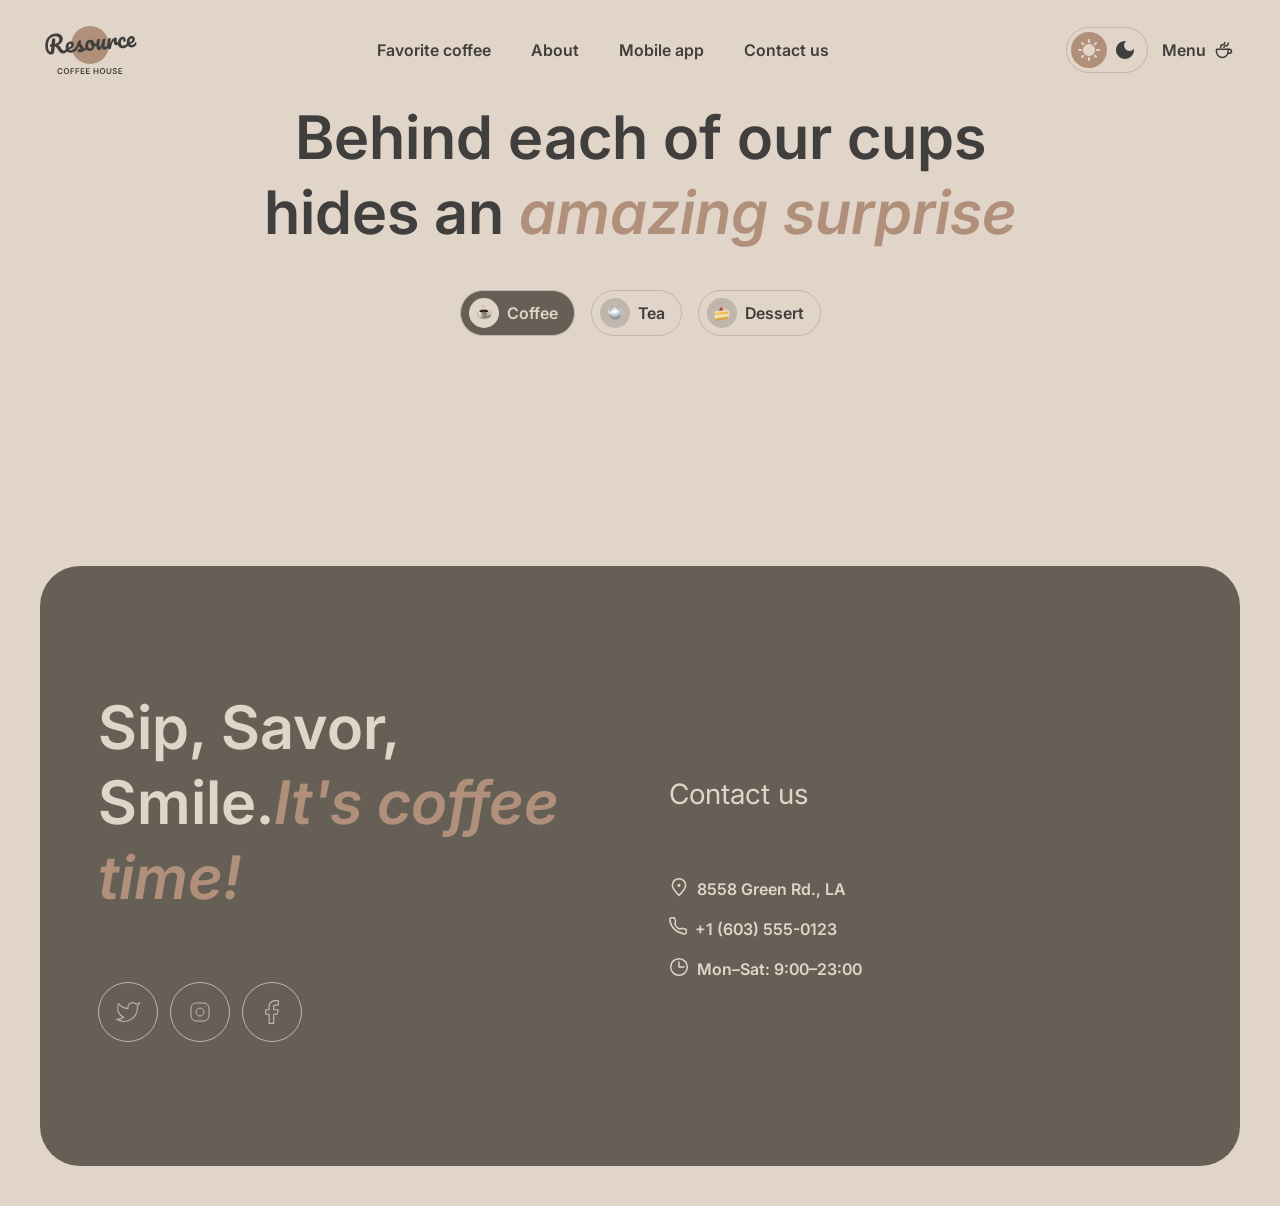
==== commit f392f649: "feat: fill catalog categories with js" ====
--- a/catalog-coffee.html
+++ b/catalog-coffee.html
@@ -90,8 +90,8 @@
             </div>
 
         </header>
+        <!-- КАТАЛОГ -->
         <main>
-            <!-- КАТАЛОГ -->
             <section class="catalog-coffee">
                 <div class="catalog-coffee__nav">
                     <h1 class="catalog-coffee__title">
@@ -99,140 +99,30 @@
                     </h1>
 
                     <div class="catalog-coffee__filters">
-                        <button class="catalog-coffee__filter-btn catalog-coffee__filter-btn--active" type="button">
+                        <button class="catalog-coffee__filter-btn catalog-coffee__filter-btn--active" type="button"
+                            data-category="coffee">
                             <span class="catalog-coffee__filter-icon">
                                 <img src="./images/catalog-coffee-icon-1.png" alt="coffee icon">
                             </span> Coffee
                         </button>
-                        <button class="catalog-coffee__filter-btn" type="button">
+                        <button class="catalog-coffee__filter-btn" type="button" data-category="tea">
                             <span class="catalog-coffee__filter-icon">
                                 <img src="./images/catalog-coffee-icon-2.png" alt="tea icon">
                             </span> Tea
                         </button>
-                        <button class="catalog-coffee__filter-btn" type="button">
-                            <span class="catalog-coffee__filter-icon"> <img src="./images/catalog-coffee-icon-3.png"
-                                    alt="desert icon">
+                        <button class="catalog-coffee__filter-btn" type="button" data-category="dessert">
+                            <span class="catalog-coffee__filter-icon">
+                                <img src="./images/catalog-coffee-icon-3.png" alt="dessert icon">
                             </span> Dessert
                         </button>
                     </div>
                 </div>
 
-                <div class="catalog-coffee__grid">
-                    <!-- Карточка 1: Irish coffee -->
-                    <article class="product-card">
-                        <div class="product-card__image-wrapper">
-                            <img class="product-card__image" src="./images/catalog-coffee-1.svg" alt="Irish coffee"
-                                width="340" height="340">
-                        </div>
-                        <div class="product-card__info-wrapper">
-                            <h2 class="product-card__title">Irish coffee</h2>
-                            <p class="product-card__desc">Fragrant black coffee with Jameson Irish whiskey and whipped
-                                milk
-                            </p>
-                            <span class="product-card__price">$7.00</span>
-                        </div>
-                    </article>
-
-                    <!-- Карточка 2: Kahlua coffee -->
-                    <article class="product-card">
-                        <div class="product-card__image-wrapper">
-                            <img src="./images/catalog-coffee-2.svg" alt="Kahlua coffee" class="product-card__image"
-                                width="340" height="340">
-                        </div>
-                        <div class="product-card__info-wrapper">
-                            <h2 class="product-card__title">Kahlua coffee</h2>
-                            <p class="product-card__desc">Classic coffee with milk and Kahlua liqueur under a cap of
-                                frothied
-                                milk
-                            </p>
-                            <span class="product-card__price">$7.00</span>
-                        </div>
-                    </article>
-
-                    <!-- Карточка 3: Honey raf -->
-                    <article class="product-card">
-                        <div class="product-card__image-wrapper">
-                            <img src="./images/catalog-coffee-3.svg" alt="Honey raf" class="product-card__image"
-                                width="340" height="340">
-                        </div>
-                        <div class="product-card__info-wrapper">
-                            <h2 class="product-card__title">Honey raf</h2>
-                            <p class="product-card__desc">Espresso with frothied milk, cream and aromatic honey</p>
-                            <span class="product-card__price">$5.50</span>
-                        </div>
-                    </article>
-
-                    <!-- Карточка 4: Ice cappuccino -->
-                    <article class="product-card">
-                        <div class="product-card__image-wrapper">
-                            <img src="./images/catalog-coffee-4.svg" alt="Ice cappuccino" class="product-card__image"
-                                width="340" height="340">
-                        </div>
-                        <div class="product-card__info-wrapper">
-
-                            <h2 class="product-card__title">Ice cappuccino</h2>
-                            <p class="product-card__desc">Cappuccino with soft thick foam in summer version with ice</p>
-                            <span class="product-card__price">$5.00</span>
-                        </div>
-                    </article>
-
-                    <!-- Карточка 5: Espresso -->
-                    <article class="product-card">
-                        <div class="product-card__image-wrapper">
-                            <img src="./images/catalog-coffee-5.svg" alt="Espresso" class="product-card__image"
-                                width="340" height="340">
-                        </div>
-                        <div class="product-card__info-wrapper">
-                            <h2 class="product-card__title">Espresso</h2>
-                            <p class="product-card__desc">Classic black coffee</p>
-                            <span class="product-card__price">$4.50</span>
-                        </div>
-                    </article>
-
-                    <!-- Карточка 6: Latte -->
-                    <article class="product-card">
-                        <div class="product-card__image-wrapper">
-                            <img src="./images/catalog-coffee-6.svg" alt="Latte" class="product-card__image" width="340"
-                                height="340">
-                        </div>
-                        <div class="product-card__info-wrapper">
-                            <h2 class="product-card__title">Latte</h2>
-                            <p class="product-card__desc">Espresso coffee with the addition of steamed milk and dense
-                                milk
-                            </p>
-                            <span class="product-card__price">$5.50</span>
-                        </div>
-                    </article>
-
-                    <!-- Карточка 7: Latte macchiato -->
-                    <article class="product-card">
-                        <div class="product-card__image-wrapper">
-                            <img src="./images/catalog-coffee-7.svg" alt="Latte macchiato" class="product-card__image"
-                                width="340" height="340">
-                        </div>
-                        <div class="product-card__info-wrapper">
-                            <h2 class="product-card__title">Latte macchiato</h2>
-                            <p class="product-card__desc">Espresso with frothied milk and chocolate</p>
-                            <span class="product-card__price">$5.50</span>
-                        </div>
-                    </article>
-
-                    <!-- Карточка 8: Coffee with cognac -->
-                    <article class="product-card">
-                        <div class="product-card__image-wrapper">
-                            <img src="./images/catalog-coffee-8.svg" alt="Coffee with cognac"
-                                class="product-card__image" width="340" height="340">
-                        </div>
-                        <div class="product-card__info-wrapper">
-                            <h2 class="product-card__title">Coffee with cognac</h2>
-                            <p class="product-card__desc">Fragrant black coffee with cognac and whipped cream</p>
-                            <span class="product-card__price">$6.50</span>
-                        </div>
-                    </article>
-
-                </div>
+                <!-- Сетка карточек заполняется скриптом -->
+                <div class="catalog-coffee__grid" id="catalogGrid"></div>
+
                 <div class="refresh-button-area">
-                    <button class="refresh-button">
+                    <button class="refresh-button" type="button">
                         <svg width="21" height="21" viewBox="0 0 21 21" fill="none" xmlns="http://www.w3.org/2000/svg">
                             <path
                                 d="M20.3883 12C19.6645 16.8113 15.513 20.5 10.5 20.5C4.97715 20.5 0.5 16.0228 0.5 10.5C0.5 4.97715 4.97715 0.5 10.5 0.5C14.6006 0.5 18.1248 2.96819 19.6679 6.5"
@@ -427,7 +317,9 @@
             </div>
         </dialog>
     </div>
-    <script src="./theme-toggle.js"></script>
+    <script src="./src/theme-toggle.js"></script>
+    <script src="./src/catalog-products.js"></script>
+    <script src="./src/catalog-category.js"></script>
 </body>
 
 </html>
--- a/styles.css
+++ b/styles.css
@@ -503,14 +503,24 @@
 }
 
 .mobile-overlay {
+    position: fixed;
+    top: 99px;
+    left: 0;
+    right: 0;
+    bottom: 0;
+    width: 100%;
+    height: calc(100% - 100px);
+    max-width: 100%;
+    max-height: 100%;
+    margin: 0;
     padding: 0;
     padding-top: 20px;
-    width: 100%;
-    height: 100%;
     border: none;
     background: var(--color-light-bg-page);
     color: var(--color-light-text-primary);
     transition: background-color 0.3s ease, color 0.3s ease;
+    overflow-y: auto;
+    z-index: 100;
 }
 
 .mobile-overlay .header__inner {
@@ -555,14 +565,27 @@
 }
 
 .mobile-overlay__close-button {
-    position: absolute;
-    right: 40px;
-    top: 26px;
-    padding: 15px;
-    border: none;
+    position: relative;
+    width: 44px;
+    aspect-ratio: 1;
+    border: 1px solid var(--color-light-border-primary);
+    border-radius: var(--border-radius-large);
+
     background-color: inherit;
     color: var(--color-light-text-primary);
     cursor: pointer;
+}
+
+.mobile-overlay__close-button svg {
+    position: absolute;
+    right: 14px;
+    top: 16px;
+}
+
+@media(width > 769px) {
+    .mobile-overlay__close-button {
+        display: none;
+    }
 }
 
 .mobile-overlay__body {
@@ -825,22 +848,17 @@
 
 .slider__arrow {
     position: relative;
-    width: 60px;
-    height: 60px;
+    width: 65.45px;
+    aspect-ratio: 1;
     border: 1px solid var(--color-light-border-inverse);
-    border-radius: 100px;
+    border-radius: 50%;
     background-color: transparent;
     color: var(--color-light-text-primary);
     cursor: pointer;
     transition: background-color 0.2s ease, color 0.2s ease, border-color 0.2s ease;
-}
-
-.slider__arrow-left,
-.slider__arrow-right {
-    position: absolute;
-    top: 50%;
-    left: 50%;
-    translate: -50% -50%;
+    display: flex;
+    justify-content: center;
+    align-items: center;
 }
 
 @media (hover: hover) {
@@ -1508,7 +1526,7 @@
     display: flex;
     justify-content: center;
     align-items: center;
-    margin-top:40px;
+    margin-top: 40px;
 }
 
 .refresh-button {
@@ -1526,7 +1544,7 @@
 }
 
 .refresh-button:hover svg {
-    color:var(--color-light-text-inverse);
+    color: var(--color-light-text-inverse);
 }
 
 .refresh-button svg {
@@ -1534,18 +1552,95 @@
 
 }
 
-@media (width > 768px) {
-  .refresh-button {
-    display: none;
-  }
-}
-
-@media (width < 769px) {
-  .product-card:nth-child(n+5) {
-    display: none;
-  }
-
-  .refresh-button {
-    display: block;
-  }
+@media (width > 769px) {
+    .refresh-button {
+        display: none;
+    }
+}
+
+/* Модльное окно через Меню */
+.mobile-overlay {
+    opacity: 0;
+    transform: translateY(-12px);
+
+    transition:
+        opacity 0.3s ease,
+        transform 0.3s ease,
+        overlay 0.3s ease allow-discrete,
+        display 0.3s ease allow-discrete;
+}
+
+.mobile-overlay[open] {
+    opacity: 1;
+    transform: translateY(0);
+
+    @starting-style {
+        opacity: 0;
+        transform: translateY(-12px);
+    }
+}
+
+.mobile-overlay .mobile-overlay__close-button {
+    opacity: 0;
+    transform: rotate(-90deg) scale(0.8);
+    pointer-events: none;
+    transition:
+        opacity 0.3s ease,
+        transform 0.3s ease;
+}
+
+.mobile-overlay[open] .mobile-overlay__close-button {
+    opacity: 1;
+    transform: rotate(0deg) scale(1);
+    pointer-events: auto;
+}
+
+.mobile-overlay[open]~* .header__burger-button,
+body:has(.mobile-overlay[open]) .header__burger-button {
+    opacity: 0;
+    transform: rotate(90deg) scale(0.8);
+    pointer-events: none;
+    transition:
+        opacity 0.3s ease,
+        transform 0.3s ease;
+}
+
+.header__burger-button {
+    transition:
+        opacity 0.3s ease,
+        transform 0.3s ease;
+}
+
+/* Слайдер */
+.slider__wrapper {
+    position: relative;
+    overflow: hidden;
+    --current: 0;
+    --gap: 40px;
+}
+
+.slider__card {
+    position: absolute;
+    top: 0;
+    left: 0;
+    width: 100%;
+    display: flex;
+    align-items: center;
+    gap: var(--gap);
+    opacity: 0;
+    transform: translateX(calc((var(--i) - var(--current)) * 100%));
+    transition: transform 0.5s ease, opacity 0.5s ease;
+    pointer-events: none;
+}
+
+.slider__card_active {
+    opacity: 1;
+    pointer-events: auto;
+    position: relative;
+    z-index: 1;
+}
+
+.slider__arrow {
+    position: relative;
+    z-index: 2;
 }
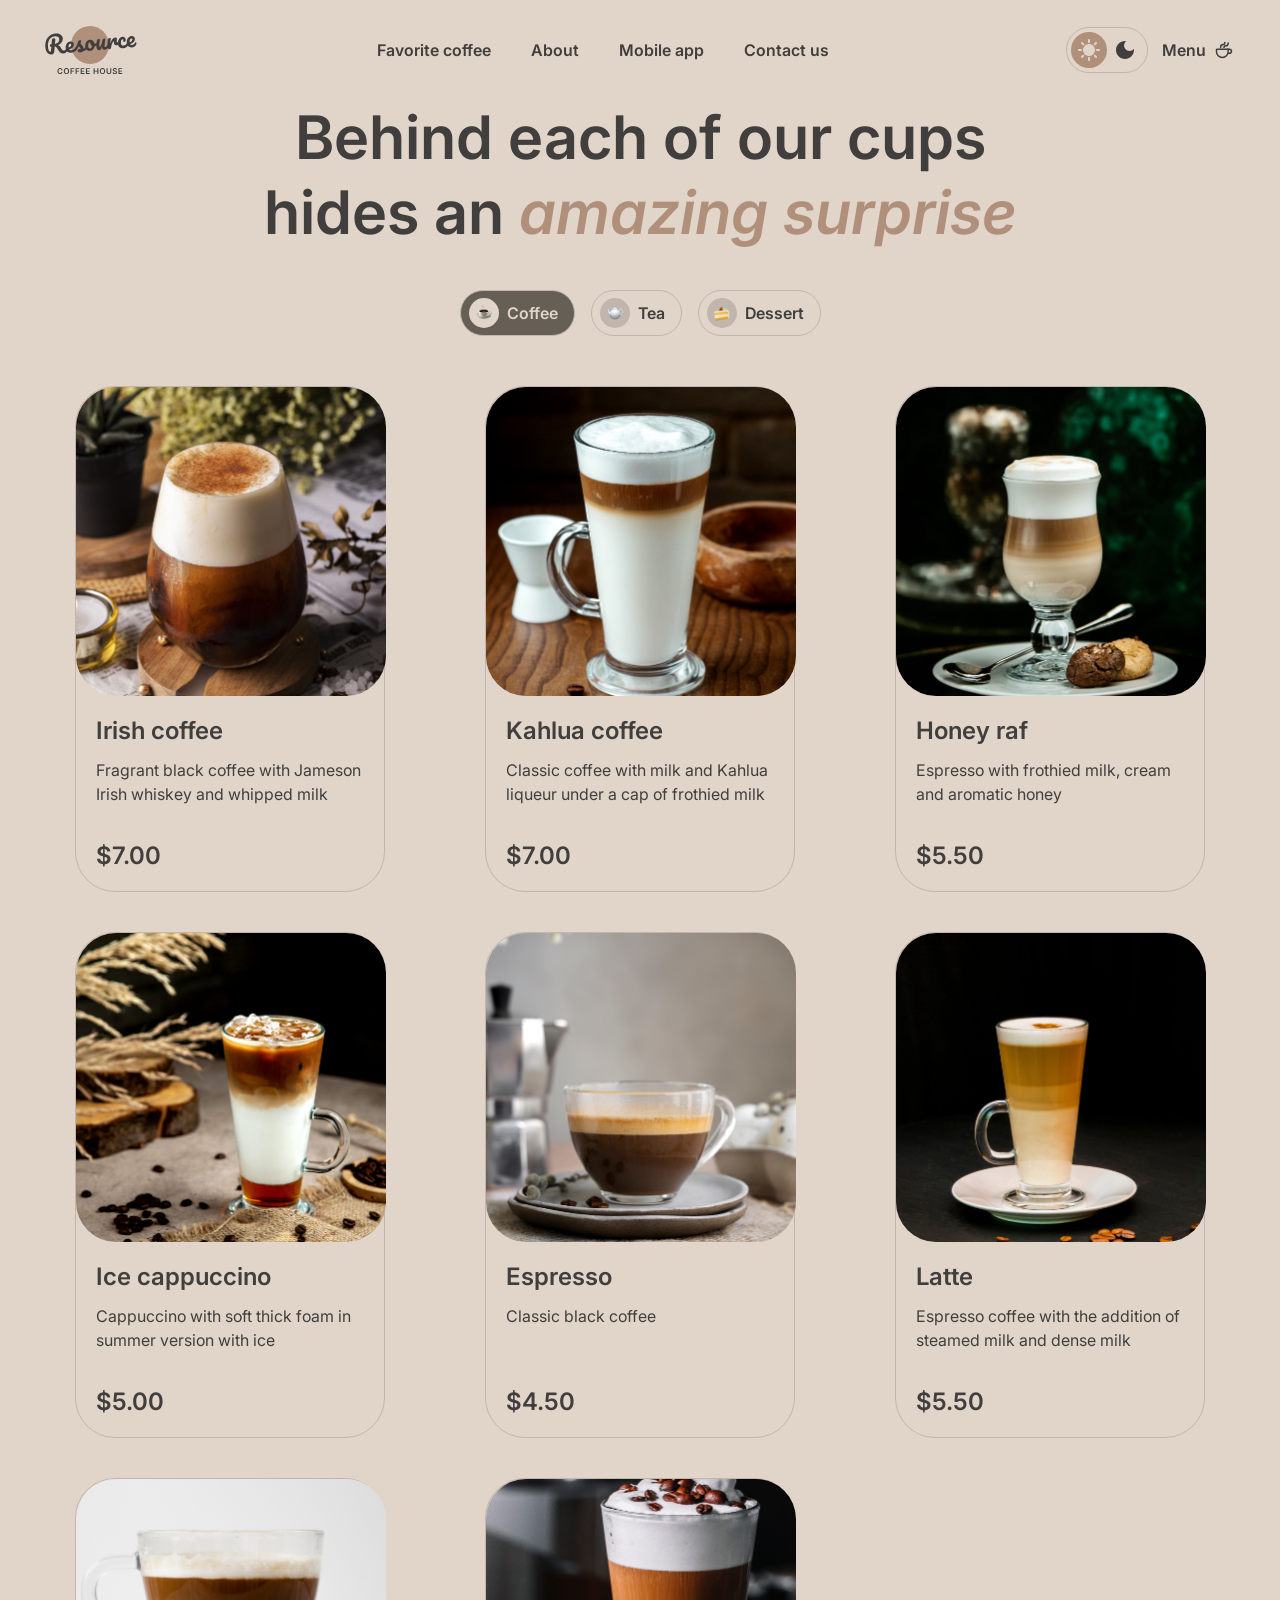
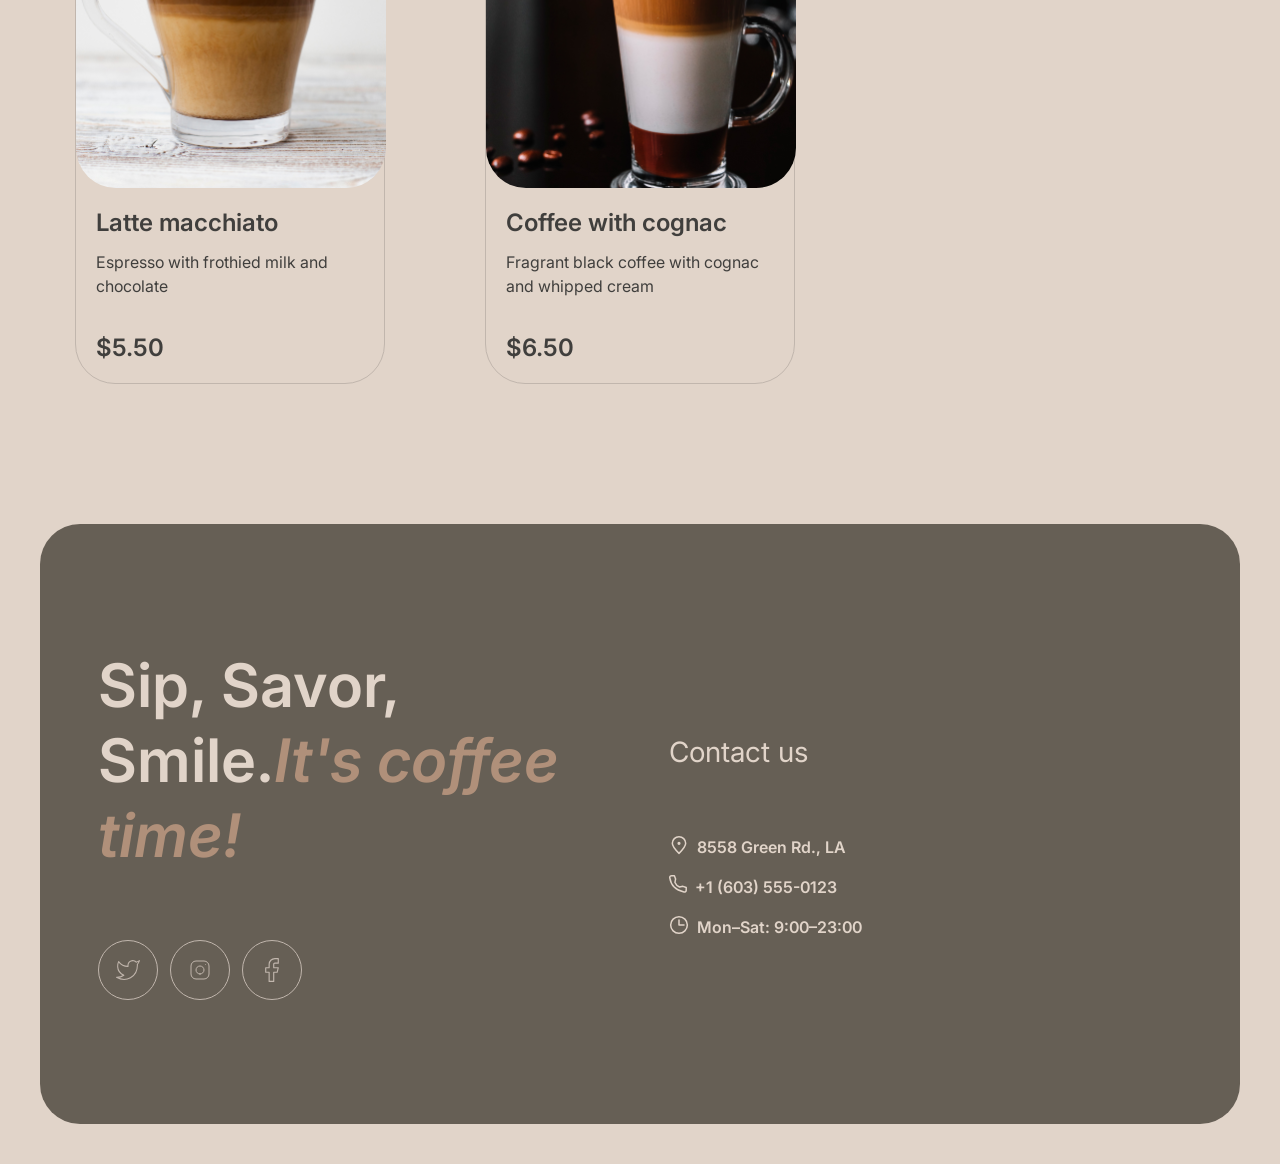
==== commit ccb80eb1: "Merge d6fa571599cf467dd98102f3973ccd2dc1d606ff into 696bd716879b065ae7d709d8bd856bd05bbda416" ====
--- a/catalog-coffee.html
+++ b/catalog-coffee.html
@@ -90,8 +90,8 @@
             </div>
 
         </header>
-        <!-- КАТАЛОГ -->
         <main>
+            <!-- КАТАЛОГ -->
             <section class="catalog-coffee">
                 <div class="catalog-coffee__nav">
                     <h1 class="catalog-coffee__title">
@@ -99,30 +99,140 @@
                     </h1>
 
                     <div class="catalog-coffee__filters">
-                        <button class="catalog-coffee__filter-btn catalog-coffee__filter-btn--active" type="button"
-                            data-category="coffee">
+                        <button class="catalog-coffee__filter-btn catalog-coffee__filter-btn--active" type="button">
                             <span class="catalog-coffee__filter-icon">
                                 <img src="./images/catalog-coffee-icon-1.png" alt="coffee icon">
                             </span> Coffee
                         </button>
-                        <button class="catalog-coffee__filter-btn" type="button" data-category="tea">
+                        <button class="catalog-coffee__filter-btn" type="button">
                             <span class="catalog-coffee__filter-icon">
                                 <img src="./images/catalog-coffee-icon-2.png" alt="tea icon">
                             </span> Tea
                         </button>
-                        <button class="catalog-coffee__filter-btn" type="button" data-category="dessert">
-                            <span class="catalog-coffee__filter-icon">
-                                <img src="./images/catalog-coffee-icon-3.png" alt="dessert icon">
+                        <button class="catalog-coffee__filter-btn" type="button">
+                            <span class="catalog-coffee__filter-icon"> <img src="./images/catalog-coffee-icon-3.png"
+                                    alt="desert icon">
                             </span> Dessert
                         </button>
                     </div>
                 </div>
 
-                <!-- Сетка карточек заполняется скриптом -->
-                <div class="catalog-coffee__grid" id="catalogGrid"></div>
-
+                <div class="catalog-coffee__grid">
+                    <!-- Карточка 1: Irish coffee -->
+                    <article class="product-card">
+                        <div class="product-card__image-wrapper">
+                            <img class="product-card__image" src="./images/catalog-coffee-1.svg" alt="Irish coffee"
+                                width="340" height="340">
+                        </div>
+                        <div class="product-card__info-wrapper">
+                            <h2 class="product-card__title">Irish coffee</h2>
+                            <p class="product-card__desc">Fragrant black coffee with Jameson Irish whiskey and whipped
+                                milk
+                            </p>
+                            <span class="product-card__price">$7.00</span>
+                        </div>
+                    </article>
+
+                    <!-- Карточка 2: Kahlua coffee -->
+                    <article class="product-card">
+                        <div class="product-card__image-wrapper">
+                            <img src="./images/catalog-coffee-2.svg" alt="Kahlua coffee" class="product-card__image"
+                                width="340" height="340">
+                        </div>
+                        <div class="product-card__info-wrapper">
+                            <h2 class="product-card__title">Kahlua coffee</h2>
+                            <p class="product-card__desc">Classic coffee with milk and Kahlua liqueur under a cap of
+                                frothied
+                                milk
+                            </p>
+                            <span class="product-card__price">$7.00</span>
+                        </div>
+                    </article>
+
+                    <!-- Карточка 3: Honey raf -->
+                    <article class="product-card">
+                        <div class="product-card__image-wrapper">
+                            <img src="./images/catalog-coffee-3.svg" alt="Honey raf" class="product-card__image"
+                                width="340" height="340">
+                        </div>
+                        <div class="product-card__info-wrapper">
+                            <h2 class="product-card__title">Honey raf</h2>
+                            <p class="product-card__desc">Espresso with frothied milk, cream and aromatic honey</p>
+                            <span class="product-card__price">$5.50</span>
+                        </div>
+                    </article>
+
+                    <!-- Карточка 4: Ice cappuccino -->
+                    <article class="product-card">
+                        <div class="product-card__image-wrapper">
+                            <img src="./images/catalog-coffee-4.svg" alt="Ice cappuccino" class="product-card__image"
+                                width="340" height="340">
+                        </div>
+                        <div class="product-card__info-wrapper">
+
+                            <h2 class="product-card__title">Ice cappuccino</h2>
+                            <p class="product-card__desc">Cappuccino with soft thick foam in summer version with ice</p>
+                            <span class="product-card__price">$5.00</span>
+                        </div>
+                    </article>
+
+                    <!-- Карточка 5: Espresso -->
+                    <article class="product-card">
+                        <div class="product-card__image-wrapper">
+                            <img src="./images/catalog-coffee-5.svg" alt="Espresso" class="product-card__image"
+                                width="340" height="340">
+                        </div>
+                        <div class="product-card__info-wrapper">
+                            <h2 class="product-card__title">Espresso</h2>
+                            <p class="product-card__desc">Classic black coffee</p>
+                            <span class="product-card__price">$4.50</span>
+                        </div>
+                    </article>
+
+                    <!-- Карточка 6: Latte -->
+                    <article class="product-card">
+                        <div class="product-card__image-wrapper">
+                            <img src="./images/catalog-coffee-6.svg" alt="Latte" class="product-card__image" width="340"
+                                height="340">
+                        </div>
+                        <div class="product-card__info-wrapper">
+                            <h2 class="product-card__title">Latte</h2>
+                            <p class="product-card__desc">Espresso coffee with the addition of steamed milk and dense
+                                milk
+                            </p>
+                            <span class="product-card__price">$5.50</span>
+                        </div>
+                    </article>
+
+                    <!-- Карточка 7: Latte macchiato -->
+                    <article class="product-card">
+                        <div class="product-card__image-wrapper">
+                            <img src="./images/catalog-coffee-7.svg" alt="Latte macchiato" class="product-card__image"
+                                width="340" height="340">
+                        </div>
+                        <div class="product-card__info-wrapper">
+                            <h2 class="product-card__title">Latte macchiato</h2>
+                            <p class="product-card__desc">Espresso with frothied milk and chocolate</p>
+                            <span class="product-card__price">$5.50</span>
+                        </div>
+                    </article>
+
+                    <!-- Карточка 8: Coffee with cognac -->
+                    <article class="product-card">
+                        <div class="product-card__image-wrapper">
+                            <img src="./images/catalog-coffee-8.svg" alt="Coffee with cognac"
+                                class="product-card__image" width="340" height="340">
+                        </div>
+                        <div class="product-card__info-wrapper">
+                            <h2 class="product-card__title">Coffee with cognac</h2>
+                            <p class="product-card__desc">Fragrant black coffee with cognac and whipped cream</p>
+                            <span class="product-card__price">$6.50</span>
+                        </div>
+                    </article>
+
+                </div>
                 <div class="refresh-button-area">
-                    <button class="refresh-button" type="button">
+                    <button class="refresh-button">
                         <svg width="21" height="21" viewBox="0 0 21 21" fill="none" xmlns="http://www.w3.org/2000/svg">
                             <path
                                 d="M20.3883 12C19.6645 16.8113 15.513 20.5 10.5 20.5C4.97715 20.5 0.5 16.0228 0.5 10.5C0.5 4.97715 4.97715 0.5 10.5 0.5C14.6006 0.5 18.1248 2.96819 19.6679 6.5"
@@ -317,9 +427,7 @@
             </div>
         </dialog>
     </div>
-    <script src="./src/theme-toggle.js"></script>
-    <script src="./src/catalog-products.js"></script>
-    <script src="./src/catalog-category.js"></script>
+    <script src="./theme-toggle.js"></script>
 </body>
 
 </html>
--- a/styles.css
+++ b/styles.css
@@ -503,24 +503,14 @@
 }
 
 .mobile-overlay {
-    position: fixed;
-    top: 99px;
-    left: 0;
-    right: 0;
-    bottom: 0;
-    width: 100%;
-    height: calc(100% - 100px);
-    max-width: 100%;
-    max-height: 100%;
-    margin: 0;
     padding: 0;
     padding-top: 20px;
+    width: 100%;
+    height: 100%;
     border: none;
     background: var(--color-light-bg-page);
     color: var(--color-light-text-primary);
     transition: background-color 0.3s ease, color 0.3s ease;
-    overflow-y: auto;
-    z-index: 100;
 }
 
 .mobile-overlay .header__inner {
@@ -565,27 +555,14 @@
 }
 
 .mobile-overlay__close-button {
-    position: relative;
-    width: 44px;
-    aspect-ratio: 1;
-    border: 1px solid var(--color-light-border-primary);
-    border-radius: var(--border-radius-large);
-
+    position: absolute;
+    right: 40px;
+    top: 26px;
+    padding: 15px;
+    border: none;
     background-color: inherit;
     color: var(--color-light-text-primary);
     cursor: pointer;
-}
-
-.mobile-overlay__close-button svg {
-    position: absolute;
-    right: 14px;
-    top: 16px;
-}
-
-@media(width > 769px) {
-    .mobile-overlay__close-button {
-        display: none;
-    }
 }
 
 .mobile-overlay__body {
@@ -848,17 +825,22 @@
 
 .slider__arrow {
     position: relative;
-    width: 65.45px;
-    aspect-ratio: 1;
+    width: 60px;
+    height: 60px;
     border: 1px solid var(--color-light-border-inverse);
-    border-radius: 50%;
+    border-radius: 100px;
     background-color: transparent;
     color: var(--color-light-text-primary);
     cursor: pointer;
     transition: background-color 0.2s ease, color 0.2s ease, border-color 0.2s ease;
-    display: flex;
-    justify-content: center;
-    align-items: center;
+}
+
+.slider__arrow-left,
+.slider__arrow-right {
+    position: absolute;
+    top: 50%;
+    left: 50%;
+    translate: -50% -50%;
 }
 
 @media (hover: hover) {
@@ -1526,7 +1508,7 @@
     display: flex;
     justify-content: center;
     align-items: center;
-    margin-top: 40px;
+    margin-top:40px;
 }
 
 .refresh-button {
@@ -1544,7 +1526,7 @@
 }
 
 .refresh-button:hover svg {
-    color: var(--color-light-text-inverse);
+    color:var(--color-light-text-inverse);
 }
 
 .refresh-button svg {
@@ -1552,95 +1534,18 @@
 
 }
 
-@media (width > 769px) {
-    .refresh-button {
-        display: none;
-    }
-}
-
-/* Модльное окно через Меню */
-.mobile-overlay {
-    opacity: 0;
-    transform: translateY(-12px);
-
-    transition:
-        opacity 0.3s ease,
-        transform 0.3s ease,
-        overlay 0.3s ease allow-discrete,
-        display 0.3s ease allow-discrete;
-}
-
-.mobile-overlay[open] {
-    opacity: 1;
-    transform: translateY(0);
-
-    @starting-style {
-        opacity: 0;
-        transform: translateY(-12px);
-    }
-}
-
-.mobile-overlay .mobile-overlay__close-button {
-    opacity: 0;
-    transform: rotate(-90deg) scale(0.8);
-    pointer-events: none;
-    transition:
-        opacity 0.3s ease,
-        transform 0.3s ease;
-}
-
-.mobile-overlay[open] .mobile-overlay__close-button {
-    opacity: 1;
-    transform: rotate(0deg) scale(1);
-    pointer-events: auto;
-}
-
-.mobile-overlay[open]~* .header__burger-button,
-body:has(.mobile-overlay[open]) .header__burger-button {
-    opacity: 0;
-    transform: rotate(90deg) scale(0.8);
-    pointer-events: none;
-    transition:
-        opacity 0.3s ease,
-        transform 0.3s ease;
-}
-
-.header__burger-button {
-    transition:
-        opacity 0.3s ease,
-        transform 0.3s ease;
-}
-
-/* Слайдер */
-.slider__wrapper {
-    position: relative;
-    overflow: hidden;
-    --current: 0;
-    --gap: 40px;
-}
-
-.slider__card {
-    position: absolute;
-    top: 0;
-    left: 0;
-    width: 100%;
-    display: flex;
-    align-items: center;
-    gap: var(--gap);
-    opacity: 0;
-    transform: translateX(calc((var(--i) - var(--current)) * 100%));
-    transition: transform 0.5s ease, opacity 0.5s ease;
-    pointer-events: none;
-}
-
-.slider__card_active {
-    opacity: 1;
-    pointer-events: auto;
-    position: relative;
-    z-index: 1;
-}
-
-.slider__arrow {
-    position: relative;
-    z-index: 2;
+@media (width > 768px) {
+  .refresh-button {
+    display: none;
+  }
+}
+
+@media (width < 769px) {
+  .product-card:nth-child(n+5) {
+    display: none;
+  }
+
+  .refresh-button {
+    display: block;
+  }
 }
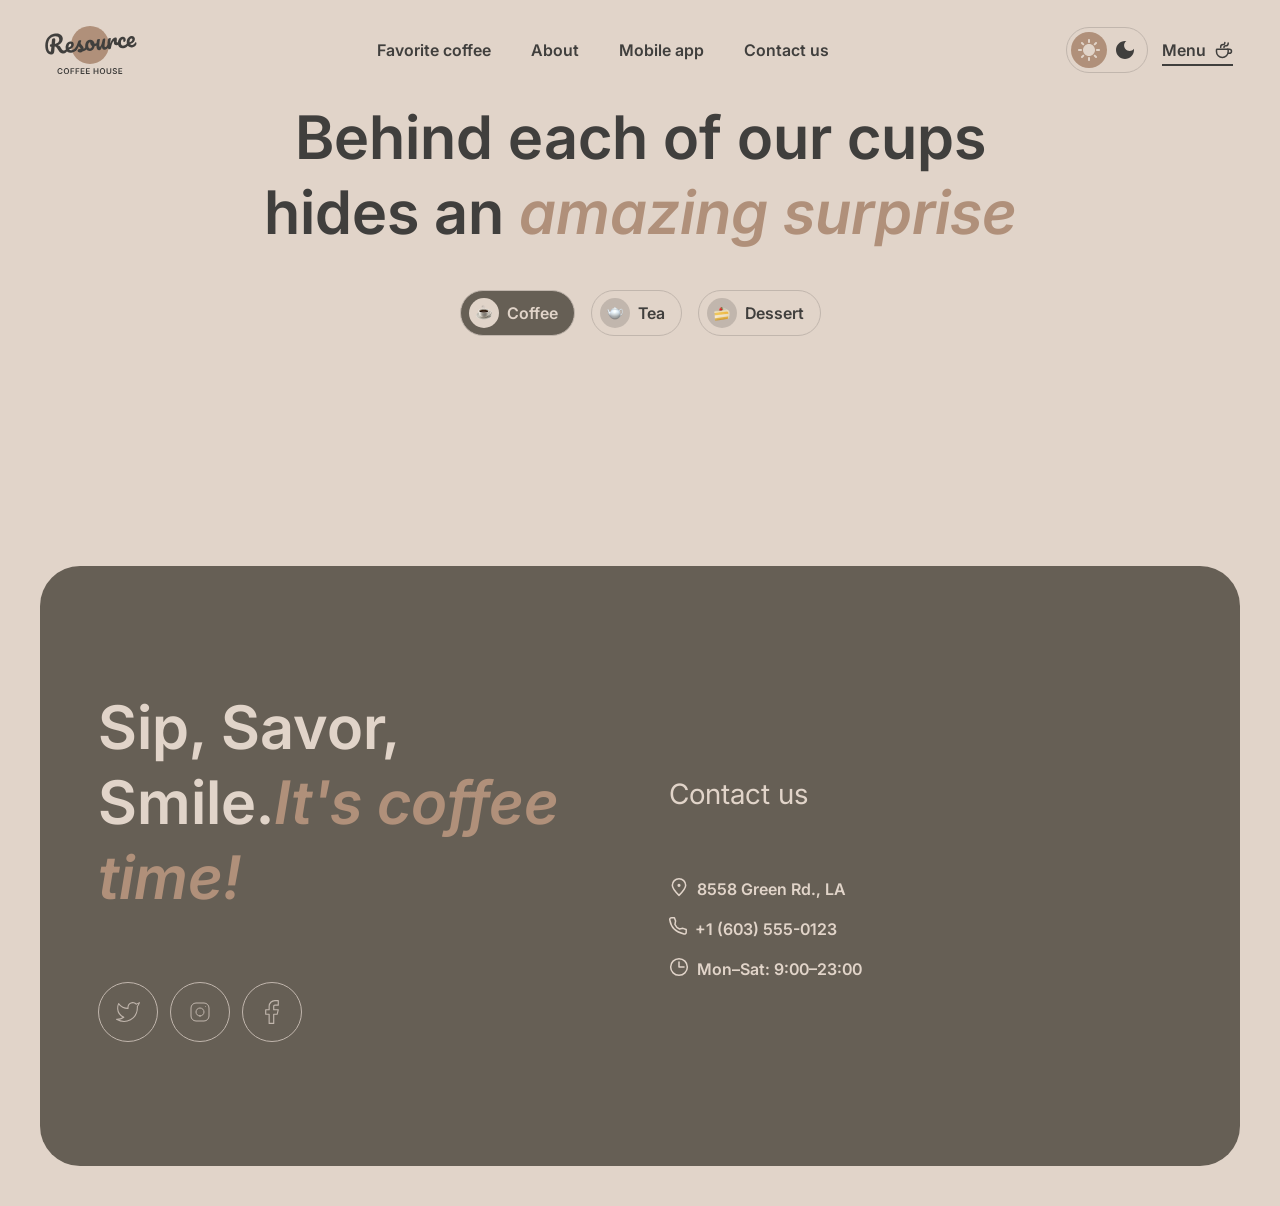
==== commit 36bd9ca2: "feat: add behavior to catalog cards" ====
--- a/catalog-coffee.html
+++ b/catalog-coffee.html
@@ -14,7 +14,7 @@
         <!-- ХЕДЕР -->
         <header class="header ">
             <div class="header__inner">
-                <a class="logo" href="index.html" aria-label="Coffee House">
+                <a class="logo" href="./index.html" aria-label="Coffee House">
                     <img class="logo__img logo__img--light" src="./images/logo.svg" alt="Coffee House Logo" width="100"
                         height="60" loading="lazy">
                     <img class="logo__img logo__img--dark" src="./images/logo-dark.svg" alt="Coffee House Logo"
@@ -24,16 +24,16 @@
                 <nav class="header__menu hidden-tablet">
                     <ul class="header__menu-list">
                         <li class="header__menu-item">
-                            <a class="header__menu-link" href="index.html#slider">Favorite coffee</a>
+                            <a class="header__menu-link" href="./index.html#slider">Favorite coffee</a>
                         </li>
                         <li class="header__menu-item">
-                            <a class="header__menu-link" href="index.html#about">About</a>
+                            <a class="header__menu-link" href="./index.html#about">About</a>
                         </li>
                         <li class="header__menu-item">
-                            <a class="header__menu-link" href="index.html#app">Mobile app</a>
+                            <a class="header__menu-link" href="./index.html#app">Mobile app</a>
                         </li>
                         <li class="header__menu-item">
-                            <a class="header__menu-link" href="index.html#contacts">Contact us</a>
+                            <a class="header__menu-link" href="./index.html#contacts">Contact us</a>
                         </li>
                     </ul>
                 </nav>
@@ -65,8 +65,8 @@
                         </button>
                     </div>
 
-                    <button class="header__button button button--transparent hidden-tablet" type="button"
-                        onclick="window.location.href='./catalog-coffee.html'">
+                    <button class=" button hidden-tablet catalog-header__button" type="button"
+                        onclick="window.location.href='./catalog-coffee.html'" disabled>
                         Menu
                         <span class="header__button-icon" aria-hidden="true">
                             <img class="header__button-icon-img header__button-icon-img--light"
@@ -77,7 +77,7 @@
                     </button>
 
                     <button class="header__burger-button burger-button visible-tablet" type="button"
-                        onclick="mobileOverlay.showModal()">
+                        onclick="mobileOverlay.show()">
                         <svg width="18" height="10" viewBox="0 0 18 10" fill="none" xmlns="http://www.w3.org/2000/svg">
                             <path d="M0.75 0.75H16.75" stroke="#403F3D" stroke-width="1.5" stroke-linecap="round"
                                 stroke-linejoin="round" />
@@ -86,12 +86,22 @@
                         </svg>
                         <span class="visually-hidden">Open navigation menu</span>
                     </button>
+                    <button class="mobile-overlay__close-button" type="submit" form="mobile-overlay-form" hidden>
+                        <span class="visually-hidden">Close navigation menu</span>
+                        <svg width="13" height="13" viewBox="0 0 13 13" fill="none" xmlns="http://www.w3.org/2000/svg">
+                            <path d="M0.75 0.75L12.0637 12.0637" stroke="#E1D4C9" stroke-width="1.5"
+                                stroke-linecap="round" stroke-linejoin="round" />
+                            <path d="M0.75 12.0637L12.0637 0.750013" stroke="#E1D4C9" stroke-width="1.5"
+                                stroke-linecap="round" stroke-linejoin="round" />
+                        </svg>
+
+                    </button>
                 </div>
             </div>
 
         </header>
+        <!-- КАТАЛОГ -->
         <main>
-            <!-- КАТАЛОГ -->
             <section class="catalog-coffee">
                 <div class="catalog-coffee__nav">
                     <h1 class="catalog-coffee__title">
@@ -99,140 +109,29 @@
                     </h1>
 
                     <div class="catalog-coffee__filters">
-                        <button class="catalog-coffee__filter-btn catalog-coffee__filter-btn--active" type="button">
+                        <button class="catalog-coffee__filter-btn catalog-coffee__filter-btn--active" type="button"
+                            data-category="coffee">
                             <span class="catalog-coffee__filter-icon">
                                 <img src="./images/catalog-coffee-icon-1.png" alt="coffee icon">
                             </span> Coffee
                         </button>
-                        <button class="catalog-coffee__filter-btn" type="button">
+                        <button class="catalog-coffee__filter-btn" type="button" data-category="tea">
                             <span class="catalog-coffee__filter-icon">
                                 <img src="./images/catalog-coffee-icon-2.png" alt="tea icon">
                             </span> Tea
                         </button>
-                        <button class="catalog-coffee__filter-btn" type="button">
-                            <span class="catalog-coffee__filter-icon"> <img src="./images/catalog-coffee-icon-3.png"
-                                    alt="desert icon">
+                        <button class="catalog-coffee__filter-btn" type="button" data-category="dessert">
+                            <span class="catalog-coffee__filter-icon">
+                                <img src="./images/catalog-coffee-icon-3.png" alt="dessert icon">
                             </span> Dessert
                         </button>
                     </div>
                 </div>
 
-                <div class="catalog-coffee__grid">
-                    <!-- Карточка 1: Irish coffee -->
-                    <article class="product-card">
-                        <div class="product-card__image-wrapper">
-                            <img class="product-card__image" src="./images/catalog-coffee-1.svg" alt="Irish coffee"
-                                width="340" height="340">
-                        </div>
-                        <div class="product-card__info-wrapper">
-                            <h2 class="product-card__title">Irish coffee</h2>
-                            <p class="product-card__desc">Fragrant black coffee with Jameson Irish whiskey and whipped
-                                milk
-                            </p>
-                            <span class="product-card__price">$7.00</span>
-                        </div>
-                    </article>
-
-                    <!-- Карточка 2: Kahlua coffee -->
-                    <article class="product-card">
-                        <div class="product-card__image-wrapper">
-                            <img src="./images/catalog-coffee-2.svg" alt="Kahlua coffee" class="product-card__image"
-                                width="340" height="340">
-                        </div>
-                        <div class="product-card__info-wrapper">
-                            <h2 class="product-card__title">Kahlua coffee</h2>
-                            <p class="product-card__desc">Classic coffee with milk and Kahlua liqueur under a cap of
-                                frothied
-                                milk
-                            </p>
-                            <span class="product-card__price">$7.00</span>
-                        </div>
-                    </article>
-
-                    <!-- Карточка 3: Honey raf -->
-                    <article class="product-card">
-                        <div class="product-card__image-wrapper">
-                            <img src="./images/catalog-coffee-3.svg" alt="Honey raf" class="product-card__image"
-                                width="340" height="340">
-                        </div>
-                        <div class="product-card__info-wrapper">
-                            <h2 class="product-card__title">Honey raf</h2>
-                            <p class="product-card__desc">Espresso with frothied milk, cream and aromatic honey</p>
-                            <span class="product-card__price">$5.50</span>
-                        </div>
-                    </article>
-
-                    <!-- Карточка 4: Ice cappuccino -->
-                    <article class="product-card">
-                        <div class="product-card__image-wrapper">
-                            <img src="./images/catalog-coffee-4.svg" alt="Ice cappuccino" class="product-card__image"
-                                width="340" height="340">
-                        </div>
-                        <div class="product-card__info-wrapper">
-
-                            <h2 class="product-card__title">Ice cappuccino</h2>
-                            <p class="product-card__desc">Cappuccino with soft thick foam in summer version with ice</p>
-                            <span class="product-card__price">$5.00</span>
-                        </div>
-                    </article>
-
-                    <!-- Карточка 5: Espresso -->
-                    <article class="product-card">
-                        <div class="product-card__image-wrapper">
-                            <img src="./images/catalog-coffee-5.svg" alt="Espresso" class="product-card__image"
-                                width="340" height="340">
-                        </div>
-                        <div class="product-card__info-wrapper">
-                            <h2 class="product-card__title">Espresso</h2>
-                            <p class="product-card__desc">Classic black coffee</p>
-                            <span class="product-card__price">$4.50</span>
-                        </div>
-                    </article>
-
-                    <!-- Карточка 6: Latte -->
-                    <article class="product-card">
-                        <div class="product-card__image-wrapper">
-                            <img src="./images/catalog-coffee-6.svg" alt="Latte" class="product-card__image" width="340"
-                                height="340">
-                        </div>
-                        <div class="product-card__info-wrapper">
-                            <h2 class="product-card__title">Latte</h2>
-                            <p class="product-card__desc">Espresso coffee with the addition of steamed milk and dense
-                                milk
-                            </p>
-                            <span class="product-card__price">$5.50</span>
-                        </div>
-                    </article>
-
-                    <!-- Карточка 7: Latte macchiato -->
-                    <article class="product-card">
-                        <div class="product-card__image-wrapper">
-                            <img src="./images/catalog-coffee-7.svg" alt="Latte macchiato" class="product-card__image"
-                                width="340" height="340">
-                        </div>
-                        <div class="product-card__info-wrapper">
-                            <h2 class="product-card__title">Latte macchiato</h2>
-                            <p class="product-card__desc">Espresso with frothied milk and chocolate</p>
-                            <span class="product-card__price">$5.50</span>
-                        </div>
-                    </article>
-
-                    <!-- Карточка 8: Coffee with cognac -->
-                    <article class="product-card">
-                        <div class="product-card__image-wrapper">
-                            <img src="./images/catalog-coffee-8.svg" alt="Coffee with cognac"
-                                class="product-card__image" width="340" height="340">
-                        </div>
-                        <div class="product-card__info-wrapper">
-                            <h2 class="product-card__title">Coffee with cognac</h2>
-                            <p class="product-card__desc">Fragrant black coffee with cognac and whipped cream</p>
-                            <span class="product-card__price">$6.50</span>
-                        </div>
-                    </article>
-
-                </div>
+                <div class="catalog-coffee__grid" id="catalogGrid"></div>
+
                 <div class="refresh-button-area">
-                    <button class="refresh-button">
+                    <button class="refresh-button" type="button">
                         <svg width="21" height="21" viewBox="0 0 21 21" fill="none" xmlns="http://www.w3.org/2000/svg">
                             <path
                                 d="M20.3883 12C19.6645 16.8113 15.513 20.5 10.5 20.5C4.97715 20.5 0.5 16.0228 0.5 10.5C0.5 4.97715 4.97715 0.5 10.5 0.5C14.6006 0.5 18.1248 2.96819 19.6679 6.5"
@@ -243,6 +142,63 @@
                     </button>
                 </div>
             </section>
+            <!-- МОДАЛЬНОЕ ОКНО -->
+            <div class="catalog-modal" id="catalogModal" hidden>
+                <div class="catalog-modal__overlay" data-modal-close></div>
+
+                <div class="catalog-modal__dialog" role="dialog" aria-modal="true" aria-labelledby="catalogModalTitle">
+                    <div class="catalog-modal__image-wrapper">
+                        <img class="catalog-modal__image" src="" alt="" id="catalogModalImage" width="310" height="310">
+                    </div>
+
+                    <div class="catalog-modal__content">
+                        <div>
+                            <h2 class="catalog-modal__title" id="catalogModalTitle"></h2>
+                            <p class="catalog-modal__desc" id="catalogModalDesc"></p>
+                        </div>
+
+                        <div class="catalog-modal__group">
+                            <h3 class="catalog-modal__subtitle">Size</h3>
+                            <div class="catalog-modal__options" id="catalogModalSizes"></div>
+                        </div>
+
+                        <div class="catalog-modal__group">
+                            <h3 class="catalog-modal__subtitle">Additives</h3>
+                            <div class="catalog-modal__options" id="catalogModalAdditives"></div>
+                        </div>
+
+                        <div class="catalog-modal__total">
+                            <span class="catalog-modal__total-label">Total:</span>
+                            <span class="catalog-modal__total-price" id="catalogModalTotal"></span>
+                        </div>
+
+                        <p class="catalog-modal__note">
+                            <span class="catalog-modal__note-icon" aria-hidden="true"><svg width="16" height="16"
+                                    viewBox="0 0 16 16" fill="none" xmlns="http://www.w3.org/2000/svg">
+                                    <g clip-path="url(#clip0_147811_7961)">
+                                        <path d="M8 7.66663V11" stroke="#403F3D" stroke-linecap="round"
+                                            stroke-linejoin="round" />
+                                        <path d="M8 5.00667L8.00667 4.99926" stroke="#403F3D" stroke-linecap="round"
+                                            stroke-linejoin="round" />
+                                        <path
+                                            d="M7.99967 14.6667C11.6816 14.6667 14.6663 11.6819 14.6663 8.00004C14.6663 4.31814 11.6816 1.33337 7.99967 1.33337C4.31778 1.33337 1.33301 4.31814 1.33301 8.00004C1.33301 11.6819 4.31778 14.6667 7.99967 14.6667Z"
+                                            stroke="#403F3D" stroke-linecap="round" stroke-linejoin="round" />
+                                    </g>
+                                    <defs>
+                                        <clipPath id="clip0_147811_7961">
+                                            <rect width="16" height="16" fill="white" />
+                                        </clipPath>
+                                    </defs>
+                                </svg>
+                            </span>
+                            The cost is not final. Download our mobile app to see the final price and place your order.
+                            Earn loyalty points and enjoy your favorite coffee with up to 20% discount.
+                        </p>
+
+                        <button class="catalog-modal__close-btn" type="button" data-modal-close>Close</button>
+                    </div>
+                </div>
+            </div>
         </main>
         <!-- ФУТЕР -->
         <footer class="footer " id="contacts">
@@ -252,7 +208,7 @@
                     </h2>
                     <ul class="footer__socials-list">
                         <li class="footer__socials-item">
-                            <a href="#">
+                            <a href="https://x.com/?lang=ru">
                                 <svg width="24" height="24" viewBox="0 0 23 19" fill="none"
                                     xmlns="http://www.w3.org/2000/svg">
                                     <path
@@ -263,7 +219,7 @@
                             </a>
                         </li>
                         <li class="footer__socials-item">
-                            <a href="#">
+                            <a href="https://www.instagram.com/">
                                 <svg width="24" height="24" viewBox="0 0 24 24" fill="none"
                                     xmlns="http://www.w3.org/2000/svg">
                                     <path
@@ -279,7 +235,7 @@
                             </a>
                         </li>
                         <li class="footer__socials-item">
-                            <a href="#">
+                            <a href="https://www.facebook.com/?locale=ru_RU">
                                 <svg width="24" height="24" viewBox="0 0 12 21" fill="none"
                                     xmlns="http://www.w3.org/2000/svg">
                                     <path
@@ -354,7 +310,7 @@
                 </div>
             </div>
         </footer>
-        <dialog class="mobile-overlay visible-tablet" id="mobileOverlay">
+        <!-- <dialog class="mobile-overlay visible-tablet" id="mobileOverlay">
             <div class=" header__inner">
                 <a class="logo" href="#" aria-label="Coffee House">
                     <img class="logo__img logo__img--light" src="./images/logo.svg" alt="Coffee House Logo" width="100"
@@ -425,9 +381,11 @@
                     </li>
                 </ul>
             </div>
-        </dialog>
+        </dialog> -->
     </div>
-    <script src="./theme-toggle.js"></script>
+    <script src="./src/theme-toggle.js"></script>
+    <script src="./src/catalog-products.js"></script>
+    <script src="./src/catalog-category.js"></script>
 </body>
 
 </html>
--- a/styles.css
+++ b/styles.css
@@ -116,6 +116,10 @@
     --color-light-bg-overlay: #403f3d;
     --color-light-border-primary: #c1b6ad;
     --color-light-border-inverse: #665f55;
+    --color-bg-overlay: #403f3d;
+    --color-bg-modal-button: #665f55;
+    --color-bg-modal-option-num: #e1d4c9;
+
 
     --color-dark-text-primary: #e1d4c9;
     --color-dark-text-inverse: #e1d4c9;
@@ -146,6 +150,10 @@
     --color-light-bg-overlay: #403f3d;
     --color-light-border-primary: #665f55;
     --color-light-border-inverse: #c1b6ad;
+    --color-bg-overlay: ##292826;
+    --color-bg-modal-button: #292826;
+    --color-bg-modal-option-num: #403f3d;
+
 
     --color-dark-text-primary: #e1d4c9;
     --color-dark-text-inverse: #403f3d;
@@ -454,6 +462,29 @@
     color: inherit;
 }
 
+.catalog-header__button {
+    display: inline-flex;
+    align-items: center;
+    position: relative;
+    justify-content: space-between;
+    column-gap: 8px;
+    height: 28px;
+    font-size: 16px;
+    background: transparent;
+    border: none;
+    color: inherit;
+}
+
+.catalog-header__button::after {
+    content: '';
+    position: absolute;
+    bottom: -2px;
+    left: 6px;
+    width: 85%;
+    height: 2px;
+    background-color: var(--color-light-text-primary);
+}
+
 @media (hover: hover) {
     .header__button:hover {
         cursor: pointer;
@@ -503,14 +534,24 @@
 }
 
 .mobile-overlay {
+    position: fixed;
+    top: 99px;
+    left: 0;
+    right: 0;
+    bottom: 0;
+    width: 100%;
+    height: calc(100% - 100px);
+    max-width: 100%;
+    max-height: 100%;
+    margin: 0;
     padding: 0;
     padding-top: 20px;
-    width: 100%;
-    height: 100%;
     border: none;
     background: var(--color-light-bg-page);
     color: var(--color-light-text-primary);
     transition: background-color 0.3s ease, color 0.3s ease;
+    overflow-y: auto;
+    z-index: 100;
 }
 
 .mobile-overlay .header__inner {
@@ -555,14 +596,27 @@
 }
 
 .mobile-overlay__close-button {
-    position: absolute;
-    right: 40px;
-    top: 26px;
-    padding: 15px;
-    border: none;
+    position: relative;
+    width: 44px;
+    aspect-ratio: 1;
+    border: 1px solid var(--color-light-border-primary);
+    border-radius: var(--border-radius-large);
+
     background-color: inherit;
     color: var(--color-light-text-primary);
     cursor: pointer;
+}
+
+.mobile-overlay__close-button svg {
+    position: absolute;
+    right: 14px;
+    top: 16px;
+}
+
+@media(width > 769px) {
+    .mobile-overlay__close-button {
+        display: none;
+    }
 }
 
 .mobile-overlay__body {
@@ -825,22 +879,17 @@
 
 .slider__arrow {
     position: relative;
-    width: 60px;
-    height: 60px;
+    width: 65.45px;
+    aspect-ratio: 1;
     border: 1px solid var(--color-light-border-inverse);
-    border-radius: 100px;
+    border-radius: 50%;
     background-color: transparent;
     color: var(--color-light-text-primary);
     cursor: pointer;
     transition: background-color 0.2s ease, color 0.2s ease, border-color 0.2s ease;
-}
-
-.slider__arrow-left,
-.slider__arrow-right {
-    position: absolute;
-    top: 50%;
-    left: 50%;
-    translate: -50% -50%;
+    display: flex;
+    justify-content: center;
+    align-items: center;
 }
 
 @media (hover: hover) {
@@ -1455,6 +1504,11 @@
     height: 20px;
 }
 
+.header__button-icon__modal {
+    width: 40px;
+    height: 40px;
+}
+
 .header__button-icon-img {
     position: absolute;
     inset: 0;
@@ -1464,6 +1518,15 @@
     transition: opacity 0.3s ease;
 }
 
+.header__button-icon__modal img {
+    position: absolute;
+    top:-5px;
+    width: 100%;
+    height: 100%;
+    object-fit: contain;
+    transition: opacity 0.3s ease;
+}
+
 .header__button-icon-img--dark {
     opacity: 0;
 }
@@ -1508,7 +1571,7 @@
     display: flex;
     justify-content: center;
     align-items: center;
-    margin-top:40px;
+    margin-top: 40px;
 }
 
 .refresh-button {
@@ -1526,7 +1589,7 @@
 }
 
 .refresh-button:hover svg {
-    color:var(--color-light-text-inverse);
+    color: var(--color-light-text-inverse);
 }
 
 .refresh-button svg {
@@ -1534,18 +1597,312 @@
 
 }
 
-@media (width > 768px) {
-  .refresh-button {
+@media (width > 769px) {
+    .refresh-button {
+        display: none;
+    }
+}
+
+/* Модльное окно через Меню */
+.mobile-overlay {
+    opacity: 0;
+    transform: translateY(-12px);
+
+    transition:
+        opacity 0.3s ease,
+        transform 0.3s ease,
+        overlay 0.3s ease allow-discrete,
+        display 0.3s ease allow-discrete;
+}
+
+.mobile-overlay[open] {
+    opacity: 1;
+    transform: translateY(0);
+
+    @starting-style {
+        opacity: 0;
+        transform: translateY(-12px);
+    }
+}
+
+.mobile-overlay .mobile-overlay__close-button {
+    opacity: 0;
+    transform: rotate(-90deg) scale(0.8);
+    pointer-events: none;
+    transition:
+        opacity 0.3s ease,
+        transform 0.3s ease;
+}
+
+.mobile-overlay[open] .mobile-overlay__close-button {
+    opacity: 1;
+    transform: rotate(0deg) scale(1);
+    pointer-events: auto;
+}
+
+.mobile-overlay[open]~* .header__burger-button,
+body:has(.mobile-overlay[open]) .header__burger-button {
+    opacity: 0;
+    transform: rotate(90deg) scale(0.8);
+    pointer-events: none;
+    transition:
+        opacity 0.3s ease,
+        transform 0.3s ease;
+}
+
+.header__burger-button {
+    transition:
+        opacity 0.3s ease,
+        transform 0.3s ease;
+}
+
+/* Слайдер */
+.slider__wrapper {
+    position: relative;
+    overflow: hidden;
+    --current: 0;
+    --gap: 40px;
+}
+
+.slider__card {
+    position: absolute;
+    top: 0;
+    left: 0;
+    width: 100%;
+    display: flex;
+    align-items: center;
+    gap: var(--gap);
+    opacity: 0;
+    transform: translateX(calc((var(--i) - var(--current)) * 100%));
+    transition: transform 0.5s ease, opacity 0.5s ease;
+    pointer-events: none;
+}
+
+.slider__card_active {
+    opacity: 1;
+    pointer-events: auto;
+    position: relative;
+    z-index: 1;
+}
+
+.slider__arrow {
+    position: relative;
+    z-index: 2;
+}
+
+
+/* Модальное окно каталога */
+.catalog-modal {
+    position: fixed;
+    inset: 0;
+    z-index: 1000;
+    display: flex;
+    align-items: center;
+    justify-content: center;
+    padding: 20px;
+}
+
+.catalog-modal[hidden] {
     display: none;
-  }
+}
+
+.catalog-modal__overlay {
+    position: absolute;
+    inset: 0;
+    background-color: var(--color-bg-overlay);
+    opacity: 0.8;
+}
+
+.catalog-modal__dialog {
+    position: relative;
+    z-index: 1;
+    display: flex;
+    gap: 20px;
+    width: 800px;
+    max-width: 100%;
+    height: 504px;
+    padding: 16px;
+    border-radius: var(--border-radius);
+    background-color: var(--color-light-text-inverse);
+    color: var(--color-light-text-primary);
+    font-family: var(--font-family-base);
+    overflow: hidden;
+    transition: background-color var(--transition-duration), color var(--transition-duration);
+}
+
+.catalog-modal__image-wrapper {
+    flex-shrink: 0;
+    width: 310px;
+    height: 310px;
+    border-radius: var(--border-radius-small);
+    overflow: hidden;
+}
+
+.catalog-modal__image {
+    display: block;
+    width: 100%;
+    height: 100%;
+    object-fit: cover;
+}
+
+.catalog-modal__content {
+    display: flex;
+    flex-direction: column;
+    justify-content: space-between;
+}
+
+.catalog-modal__title {
+    margin-bottom: 12px;
+    font-size: 24px;
+    line-height: 125%;
+    font-weight: 600;
+}
+
+.catalog-modal__desc {
+    font-weight: 400;
+    font-size: 16px;
+    line-height: 150%;
+}
+
+.catalog-modal__subtitle {
+    margin: 0 0 8px;
+    font-size: 16px;
+    font-weight: 400;
+}
+
+.catalog-modal__options {
+    display: flex;
+    flex-wrap: wrap;
+    gap: 8px;
+}
+
+.catalog-modal__option {
+    display: inline-flex;
+    align-items: center;
+    height: 46px;
+    gap: 8px;
+    padding: 8px 16px 8px 8px;
+    border: 1px solid var(--color-light-border-primary);
+    border-radius: var(--border-radius-large);
+    background-color: transparent;
+    color: inherit;
+    font-family: inherit;
+    font-size: 16px;
+    cursor: pointer;
+    transition: background-color var(--transition-duration), border-color var(--transition-duration);
+}
+
+.catalog-modal__option:hover {
+    border-color: var(--color-light-text-accent);
+}
+
+.catalog-modal__option--active {
+    background-color: var(--color-bg-modal-button);
+    color: var(--color-dark-text-primary);
+
+
+
+}
+
+.catalog-modal__option--active .catalog-modal__option-num {
+    background-color: var(--color-dark-bg-overlay);
+    color: var(--color-light-text-primary);
+}
+
+
+.catalog-modal__option-num {
+    display: inline-flex;
+    align-items: center;
+    justify-content: center;
+    width: 24px;
+    height: 24px;
+    border-radius: 50%;
+    border: 1px solid var(--color-light-border-primary);
+    background-color: var(--color-light-border-primary);
+    color: var(--color-light-text-primary);
+    font-size: 14px;
+    line-height: 1;
+}
+
+.catalog-modal__option--active .catalog-modal__option-num {
+    border-color: var(--color-light-text-inverse);
+    background-color: var(--color-bg-modal-option-num);
+}
+
+.catalog-modal__total {
+    display: flex;
+    justify-content: space-between;
+    align-items: center;
+    padding-top: 12px;
+    font-size: 24px;
+    font-weight: 600;
+    border-top: 1px solid var(--color-light-border-primary);
+}
+
+.catalog-modal__note {
+    display: flex;
+    gap: 8px;
+    font-size: 10px;
+    line-height: 1.4;
+}
+
+.catalog-modal__close-btn {
+    width: 100%;
+    min-height: 44px;
+    padding: 12px 24px;
+    border: 1px solid var(--color-light-text-primary);
+    border-radius: var(--border-radius-large);
+    background-color: transparent;
+    color: inherit;
+    font-family: inherit;
+    font-size: 16px;
+    cursor: pointer;
+    transition: background-color var(--transition-duration), color var(--transition-duration);
+}
+
+.catalog-modal__close-btn:hover {
+    background-color: var(--color-light-text-primary);
+    color: var(--color-light-bg-page);
+}
+
+body.catalog-modal-open {
+    overflow: hidden;
 }
 
 @media (width < 769px) {
-  .product-card:nth-child(n+5) {
-    display: none;
-  }
-
-  .refresh-button {
-    display: block;
-  }
+    .catalog-modal__dialog {
+        width: 688px;
+        height: 626px;
+    }
+
+    .catalog-modal__image-wrapper {
+        width: 340px;
+        height: 340px;
+
+    }
+}
+
+@media (width < 690px) {
+    .catalog-modal {
+        padding: 0;
+    }
+
+    .catalog-modal__dialog {
+        width: 342px;
+        height: 626px;
+        max-height: 100%;
+        justify-content: space-between;
+    }
+
+    .catalog-modal__image-wrapper {
+        display: none;
+    }
+
+    .catalog-modal__title {
+        font-size: 20px;
+    }
+
+    .catalog-modal__total {
+        font-size: 20px;
+    }
 }
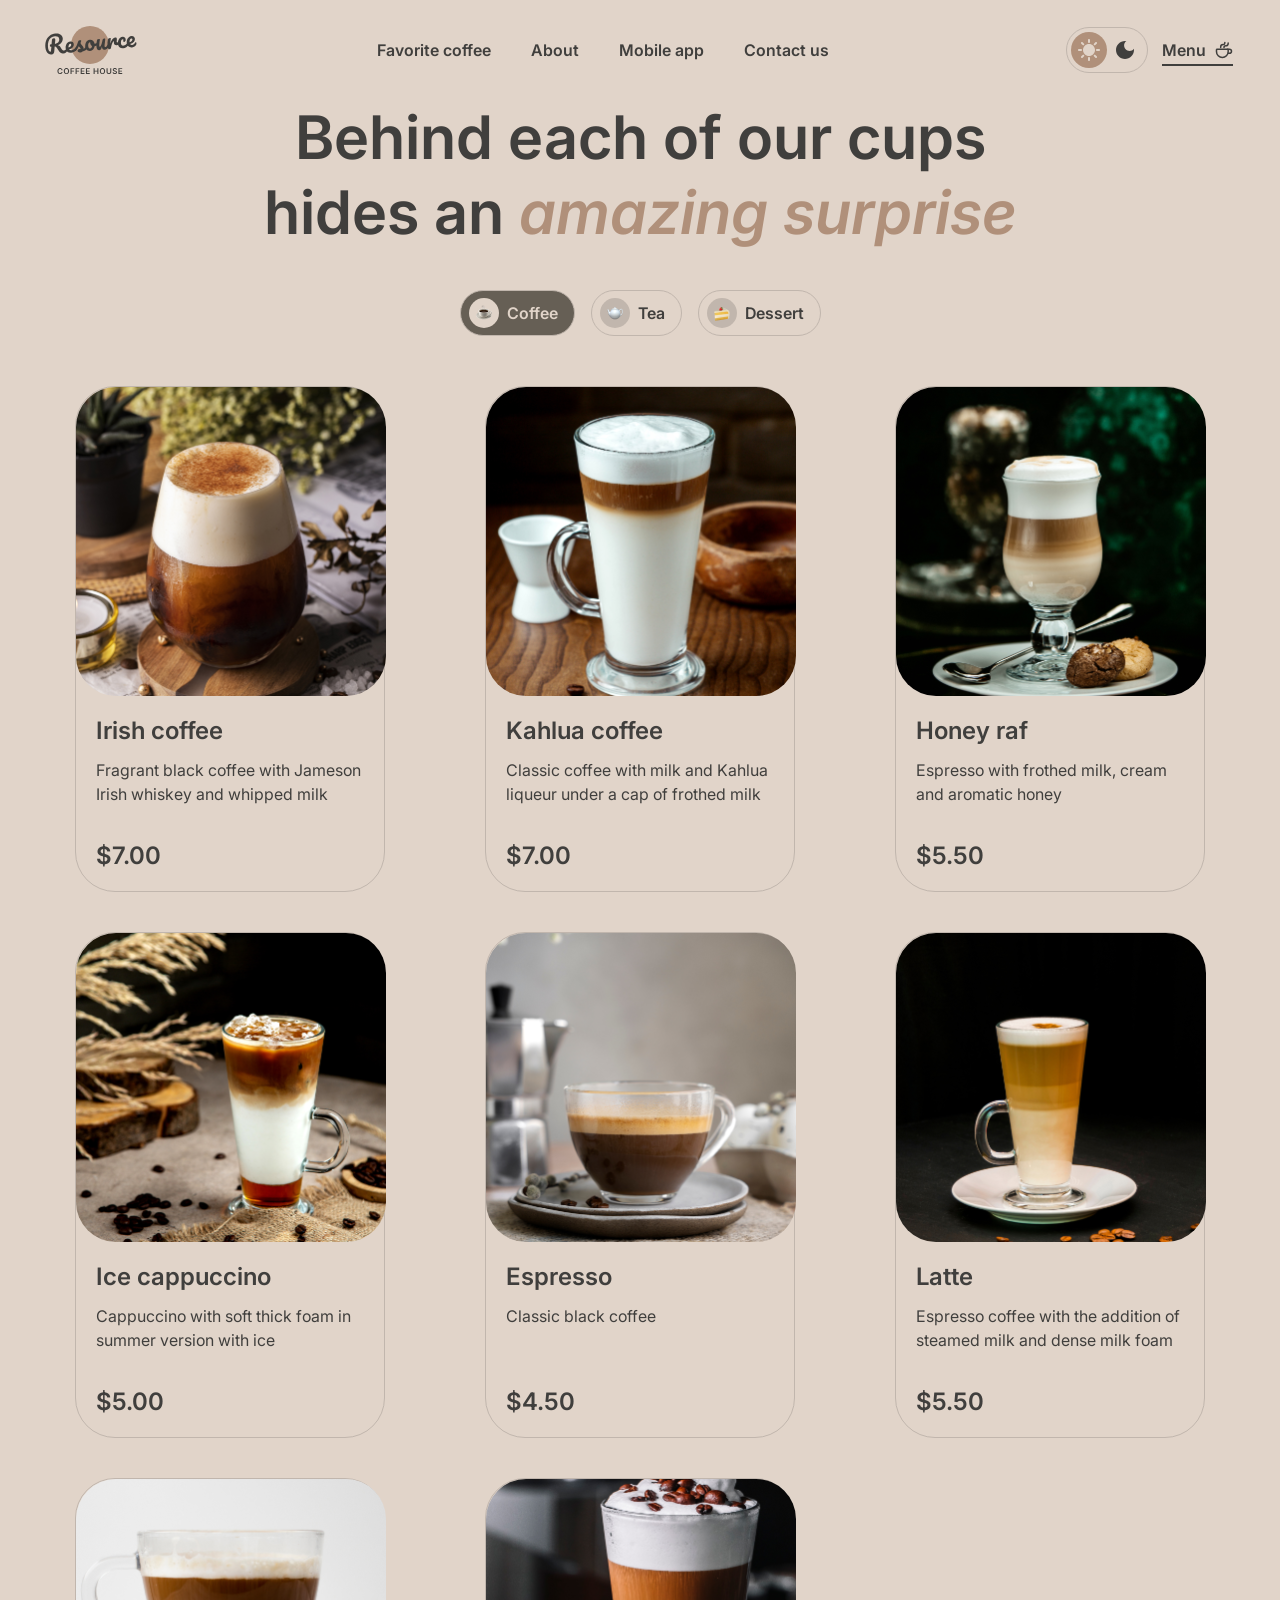
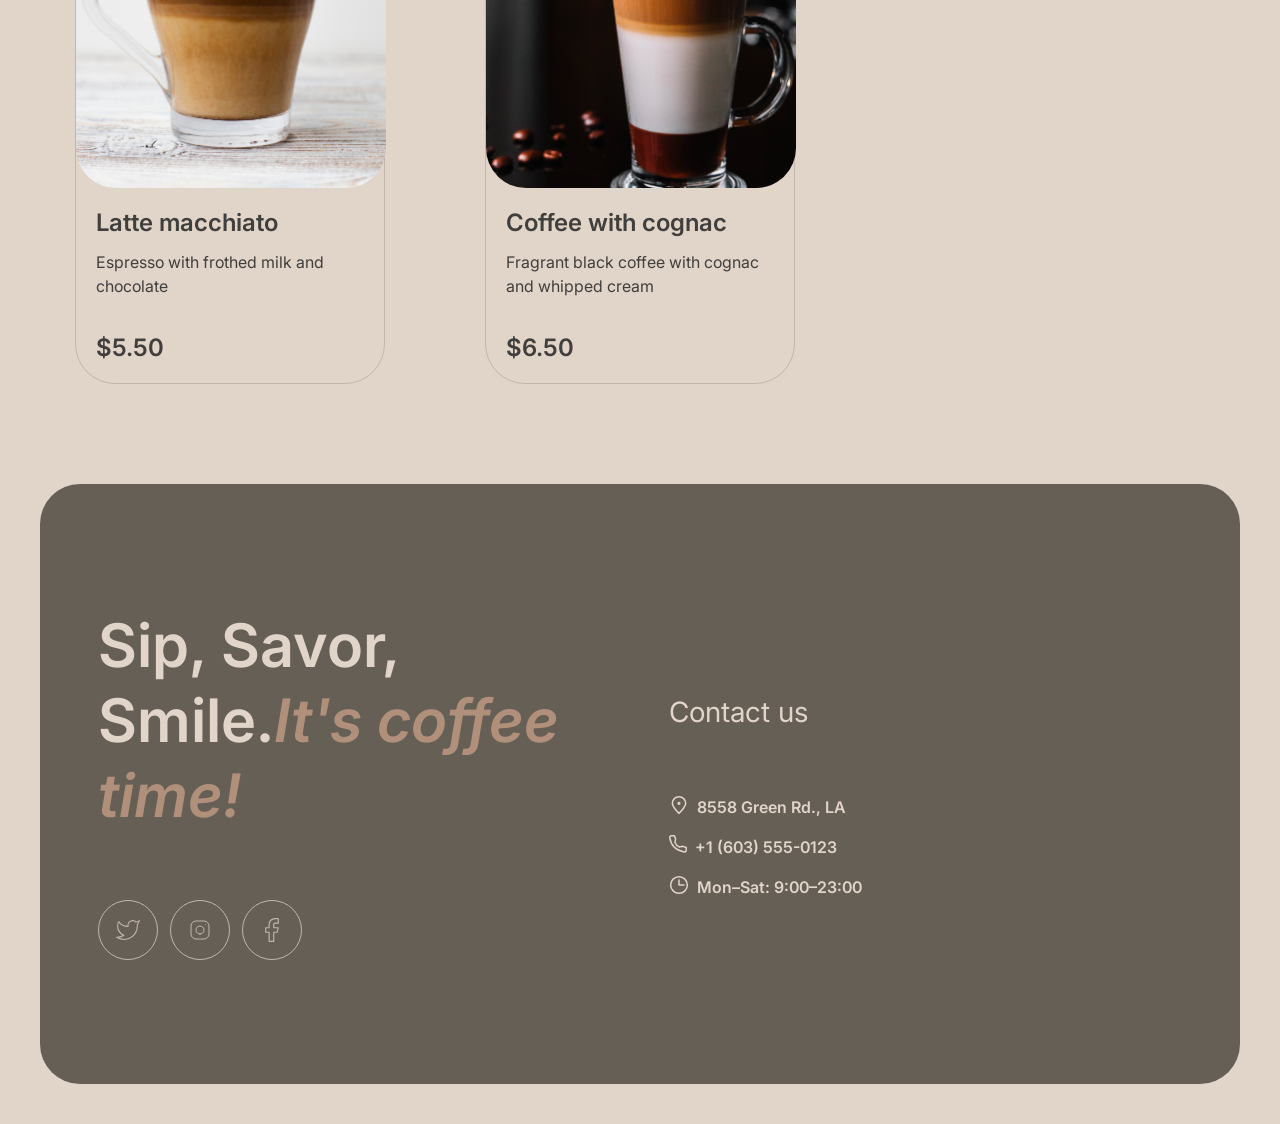
==== commit 752f7651: "refactor: change products.js to products.json" ====
--- a/catalog-coffee.html
+++ b/catalog-coffee.html
@@ -310,82 +310,43 @@
                 </div>
             </div>
         </footer>
-        <!-- <dialog class="mobile-overlay visible-tablet" id="mobileOverlay">
-            <div class=" header__inner">
-                <a class="logo" href="#" aria-label="Coffee House">
-                    <img class="logo__img logo__img--light" src="./images/logo.svg" alt="Coffee House Logo" width="100"
-                        height="60" loading="lazy">
-                    <img class="logo__img logo__img--dark" src="./images/logo-dark.svg" alt="Coffee House Logo"
-                        width="100" height="60" loading="lazy">
-                </a>
-                <div class="header__block">
-                    <div class="header__theme-toggle">
-                        <button class="header__theme-toggle__btn is-active" aria-label="Light theme">
-                            <span class="header__theme-toggle__light">
-                                <svg width="22" height="22" viewBox="0 0 22 22" fill="none"
-                                    xmlns="http://www.w3.org/2000/svg">
-                                    <path
-                                        d="M10 3V1C10 0.45 10.45 0 11 0C11.55 0 12 0.45 12 1V3C12 3.55 11.55 4 11 4C10.45 4 10 3.55 10 3ZM17.36 6.05L18.77 4.63C19.16 4.24 19.16 3.61 18.77 3.22C18.38 2.83 17.75 2.83 17.36 3.22L15.95 4.64C15.56 5.03 15.56 5.66 15.95 6.05C16.34 6.44 16.97 6.44 17.36 6.05ZM21 10H19C18.45 10 18 10.45 18 11C18 11.55 18.45 12 19 12H21C21.55 12 22 11.55 22 11C22 10.45 21.55 10 21 10ZM11 18C10.45 18 10 18.45 10 19V21C10 21.55 10.45 22 11 22C11.55 22 12 21.55 12 21V19C12 18.45 11.55 18 11 18ZM4.64 6.05L3.22 4.64C2.83 4.25 2.83 3.61 3.22 3.23C3.61 2.85 4.25 2.84 4.63 3.23L6.04 4.64C6.43 5.03 6.43 5.67 6.04 6.05C5.65 6.43 5.02 6.44 4.64 6.05ZM15.95 15.95C15.56 16.34 15.56 16.98 15.95 17.36L17.36 18.77C17.75 19.16 18.39 19.16 18.77 18.77C19.16 18.38 19.16 17.74 18.77 17.36L17.36 15.95C16.98 15.56 16.34 15.56 15.95 15.95ZM1 12H3C3.55 12 4 11.55 4 11C4 10.45 3.55 10 3 10H1C0.45 10 0 10.45 0 11C0 11.55 0.45 12 1 12ZM4.64 18.78L6.05 17.37C6.44 16.98 6.44 16.34 6.05 15.96C5.66 15.58 5.02 15.57 4.64 15.96L3.23 17.37C2.84 17.76 2.84 18.4 3.23 18.78C3.61 19.17 4.25 19.17 4.64 18.78ZM11 5C7.69 5 5 7.69 5 11C5 14.31 7.69 17 11 17C14.31 17 17 14.31 17 11C17 7.69 14.31 5 11 5Z"
-                                        fill="#E1D4C9" />
-                                </svg>
-                            </span>
-                        </button>
-                        <button class="header__theme-toggle__btn" aria-label="Dark theme">
-                            <span class="header__theme-toggle__dark">
-                                <svg width="18" height="18" viewBox="0 0 18 18" fill="none"
-                                    xmlns="http://www.w3.org/2000/svg">
-                                    <path
-                                        d="M9 0C4.03 0 0 4.03 0 9C0 13.97 4.03 18 9 18C13.97 18 18 13.97 18 9C18 8.54 17.96 8.08 17.9 7.64C16.92 9.01 15.32 9.9 13.5 9.9C10.52 9.9 8.1 7.48 8.1 4.5C8.1 2.69 8.99 1.08 10.36 0.0999999C9.92 0.0399999 9.46 0 9 0Z"
-                                        fill="#403F3D" />
-                                </svg>
-                            </span>
-                        </button>
-                    </div>
-                    <button class="header__burger-button burger-button visible-tablet" type="button"
-                        onclick="mobileOverlay.showModal()">
-                        <span class="visually-hidden">Open navigation menu</span>
-                    </button>
-                </div>
-            </div>
-            <form class="mobile-overlay__close-button-wrapper" method="dialog">
-                <button class="mobile-overlay__close-button" type="submit">
-                    <span class="visually-hidden">Close navigation menu</span>
-                    <svg width="13" height="13" viewBox="0 0 13 13" fill="none" xmlns="http://www.w3.org/2000/svg">
-                        <path d="M0.75 0.75L12.0637 12.0637" stroke="#E1D4C9" stroke-width="1.5" stroke-linecap="round"
-                            stroke-linejoin="round" />
-                        <path d="M0.75 12.0637L12.0637 0.750013" stroke="#E1D4C9" stroke-width="1.5"
-                            stroke-linecap="round" stroke-linejoin="round" />
-                    </svg>
-
-                </button>
+        <dialog class="mobile-overlay visible-tablet" id="mobileOverlay">
+            <form class="mobile-overlay__close-button-wrapper" id="mobile-overlay-form" method="dialog">
             </form>
             <div class="mobile-overlay__body">
                 <ul class="mobile-overlay__list">
                     <li class="mobile-overlay__item">
-                        <a class="mobile-overlay__link" href="/">Favorite coffee</a>
-                    </li>
-                    <li class="mobile-overlay__item">
-                        <a class="mobile-overlay__link" href="/">About</a>
-                    </li>
-                    <li class="mobile-overlay__item">
-                        <a class="mobile-overlay__link" href="/">Mobile app</a>
-                    </li>
-                    <li class="mobile-overlay__item">
-                        <a class="mobile-overlay__link" href="/">Contact us</a>
+                        <a class="mobile-overlay__link" href="./index.html#slider">Favorite coffee</a>
+                    </li>
+                    <li class="mobile-overlay__item">
+                        <a class="mobile-overlay__link" href="./index.html#about">About</a>
+                    </li>
+                    <li class="mobile-overlay__item">
+                        <a class="mobile-overlay__link" href="./index.html#app">Mobile app</a>
+                    </li>
+                    <li class="mobile-overlay__item">
+                        <a class="mobile-overlay__link" href="./index.html#contacts">Contact us</a>
                     </li>
                     <li class="mobile-overlay__item">
                         <button class="header__button button overlay__button " type="button"
                             onclick="window.location.href='./catalog-coffee.html'">
-                            Menu <img src="./images/coffee-cup.svg" alt="coffee-cup" width="20" height="20">
+                            Menu
+                            <span class="header__button-icon header__button-icon__modal" aria-hidden="true">
+                                <img class="header__button-icon-img header__button-icon-img--light"
+                                    src="./images/coffee-cup.svg" alt="" width="40" height="40">
+                                <img class="header__button-icon-img header__button-icon-img--dark"
+                                    src="./images/coffee-cup-dark.svg" alt="" width="40" height="40">
+                            </span>
                         </button>
                     </li>
                 </ul>
             </div>
-        </dialog> -->
+        </dialog>
     </div>
     <script src="./src/theme-toggle.js"></script>
-    <script src="./src/catalog-products.js"></script>
+    <script src="./src/header-modal.js"></script>
     <script src="./src/catalog-category.js"></script>
+    <script src="./src/catalog-modal.js"></script>
 </body>
 
 </html>
--- a/styles.css
+++ b/styles.css
@@ -682,26 +682,43 @@
 }
 
 .container .hero {
-    background-image: url(./images/img-hero.svg);
     background-color: var(--color-dark-bg-container);
-    background-repeat: no-repeat;
-    background-position: center;
-    background-size: cover;
     max-width: 100%;
     width: var(--container-width);
     height: 644px;
     border-radius: var(--border-radius);
-    padding-top: 20px;
-}
-
-@media (width <=380px) {
+    position: relative;
+}
+
+.hero__bg-video {
+    position: absolute;
+    background-size:cover;
+    overflow: hidden;
+    border-radius: var(--border-radius);
+    width: 100%;
+    height: 100%;
+}
+
+.hero__bg-video video {
+    width: 100%;
+    height: 100%;
+    object-fit: cover;
+}
+
+@media (width <= 380px) {
     .container .hero {
         width: 348px;
         height: 552px;
     }
-}
-
-.container .hero__content {
+
+    .hero__bg-video {
+        max-width: 348px;
+        height: 552px;
+    }
+}
+
+ .hero__content {
+    position: absolute;
     display: flex;
     flex-direction: column;
     justify-content: space-between;
@@ -710,10 +727,10 @@
     max-width: 530px;
     height: 444px;
     margin-left: 60px;
-    margin-top: 80px;
-}
-
-@media (width <=644px) {
+    margin-top: 100px;
+}
+
+@media (width <= 644px) {
     .container .hero__content {
         max-width: 316px;
         height: 432px;
@@ -722,12 +739,12 @@
     }
 }
 
-@media (width <=380px) {
+@media (width <= 380px) {
     .container .hero__content {
         max-width: 316px;
         height: 432px;
         margin-left: 16px;
-        margin-top: 40px;
+        margin-top: 60px;
     }
 }
 
@@ -736,14 +753,14 @@
     line-height: 105%;
 }
 
-@media (width <=700px) {
+@media (width <= 700px) {
     .container .hero__title {
         font-size: 42px;
         line-height: 115%;
     }
 }
 
-@media (width <=380px) {
+@media (width <= 380px) {
     .container .hero__title {
         font-size: 42px;
         line-height: 115%;
